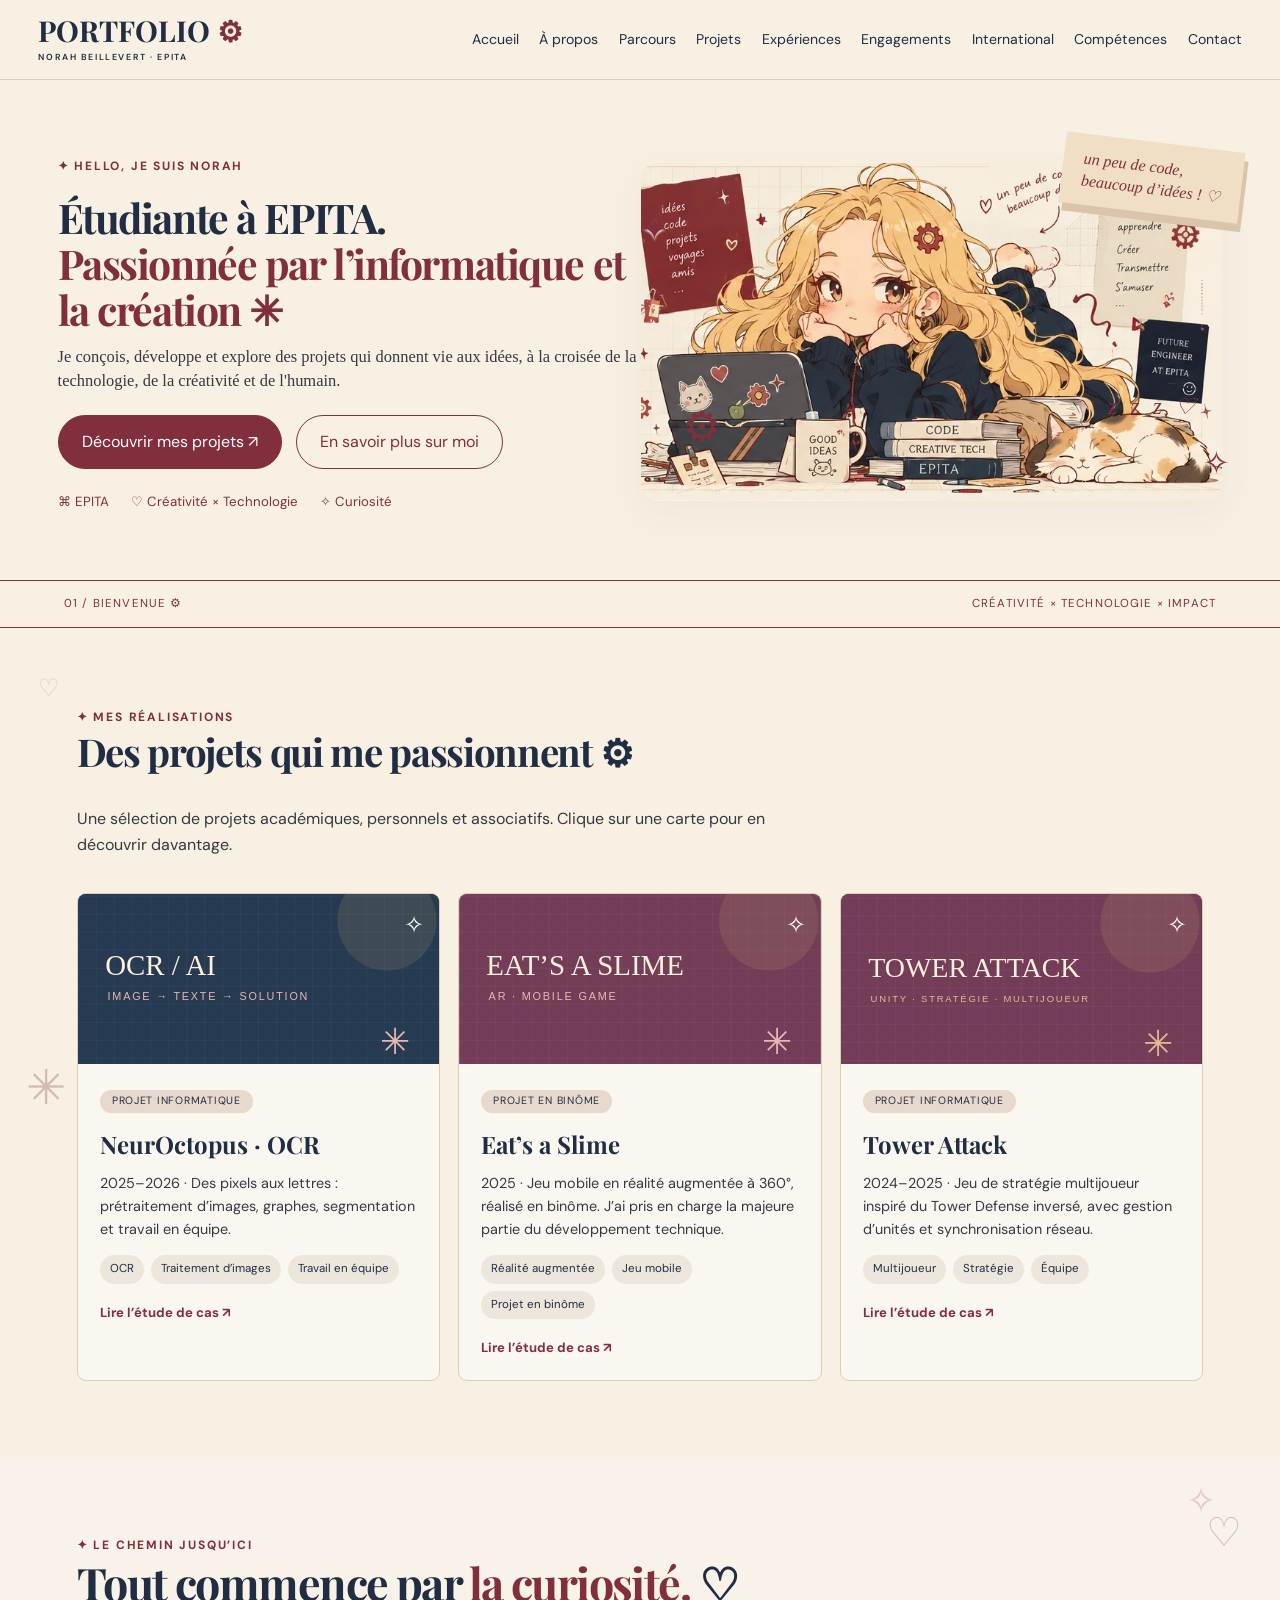
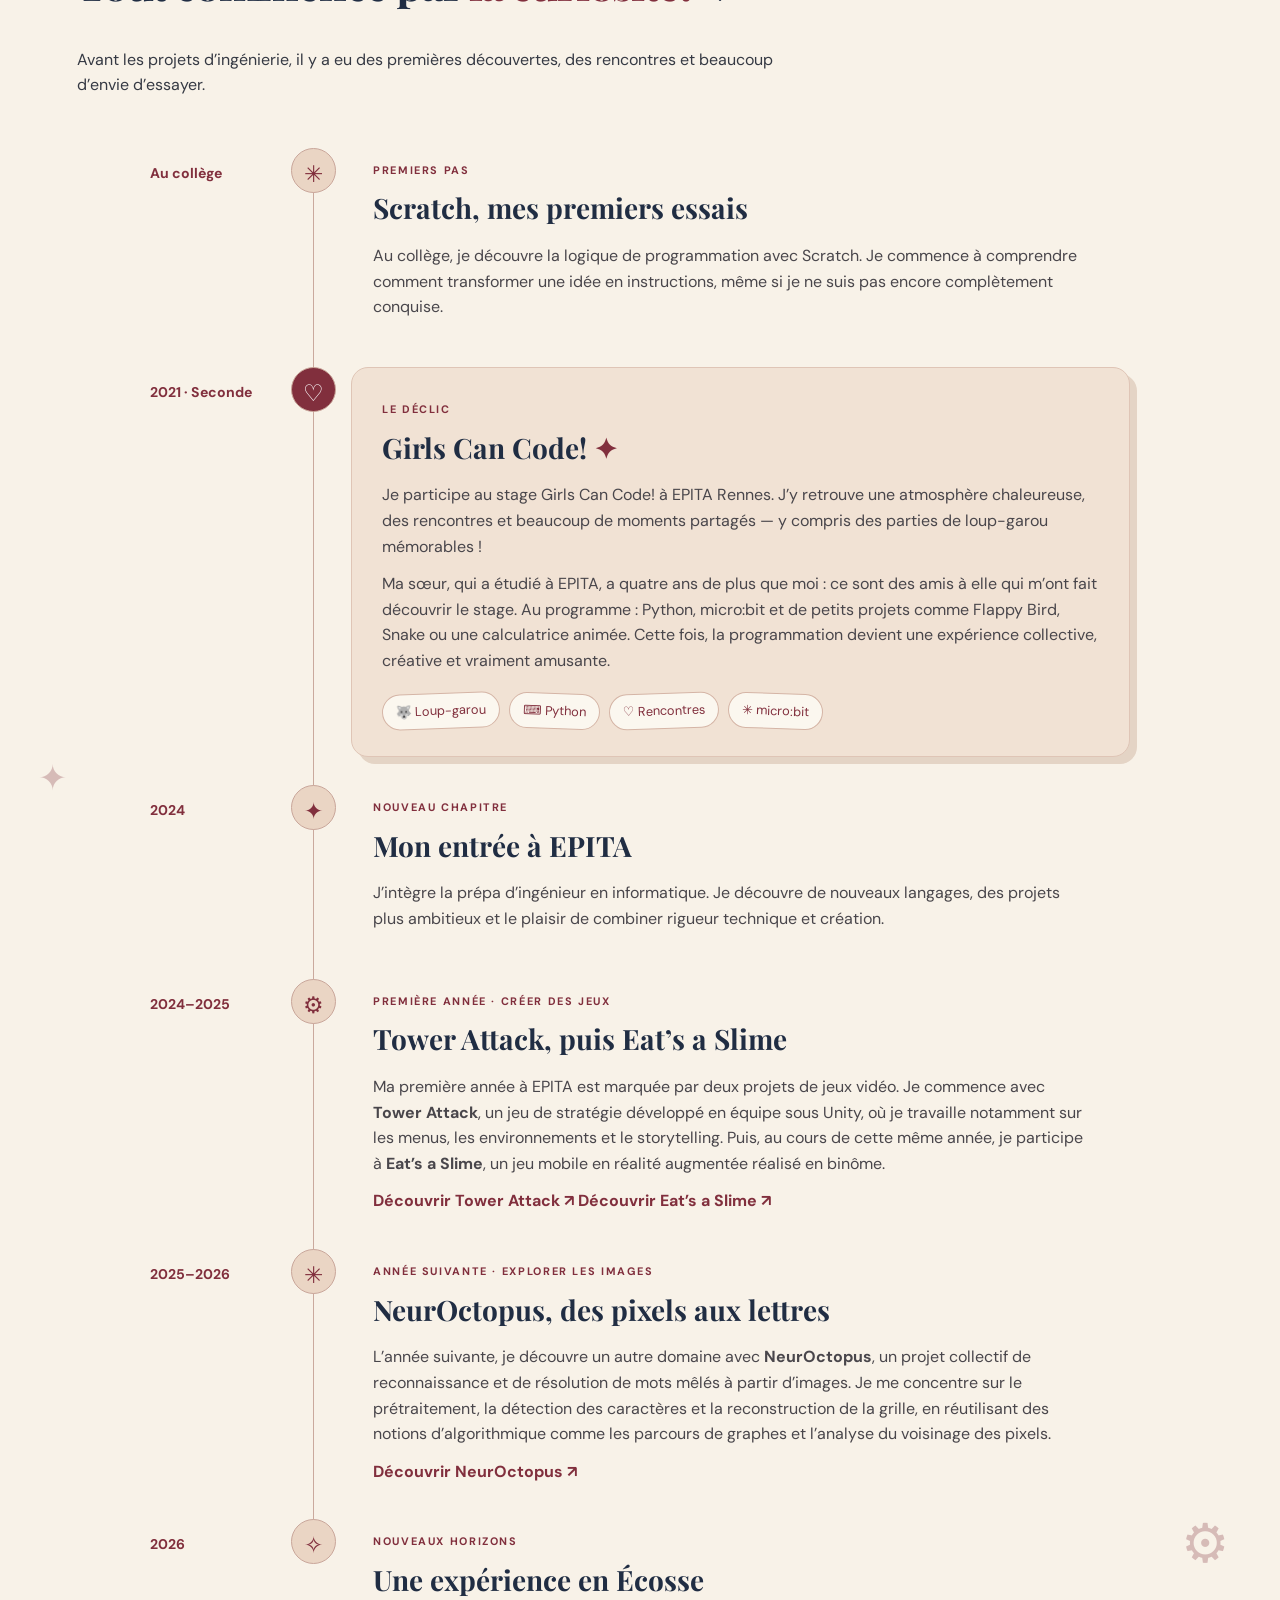
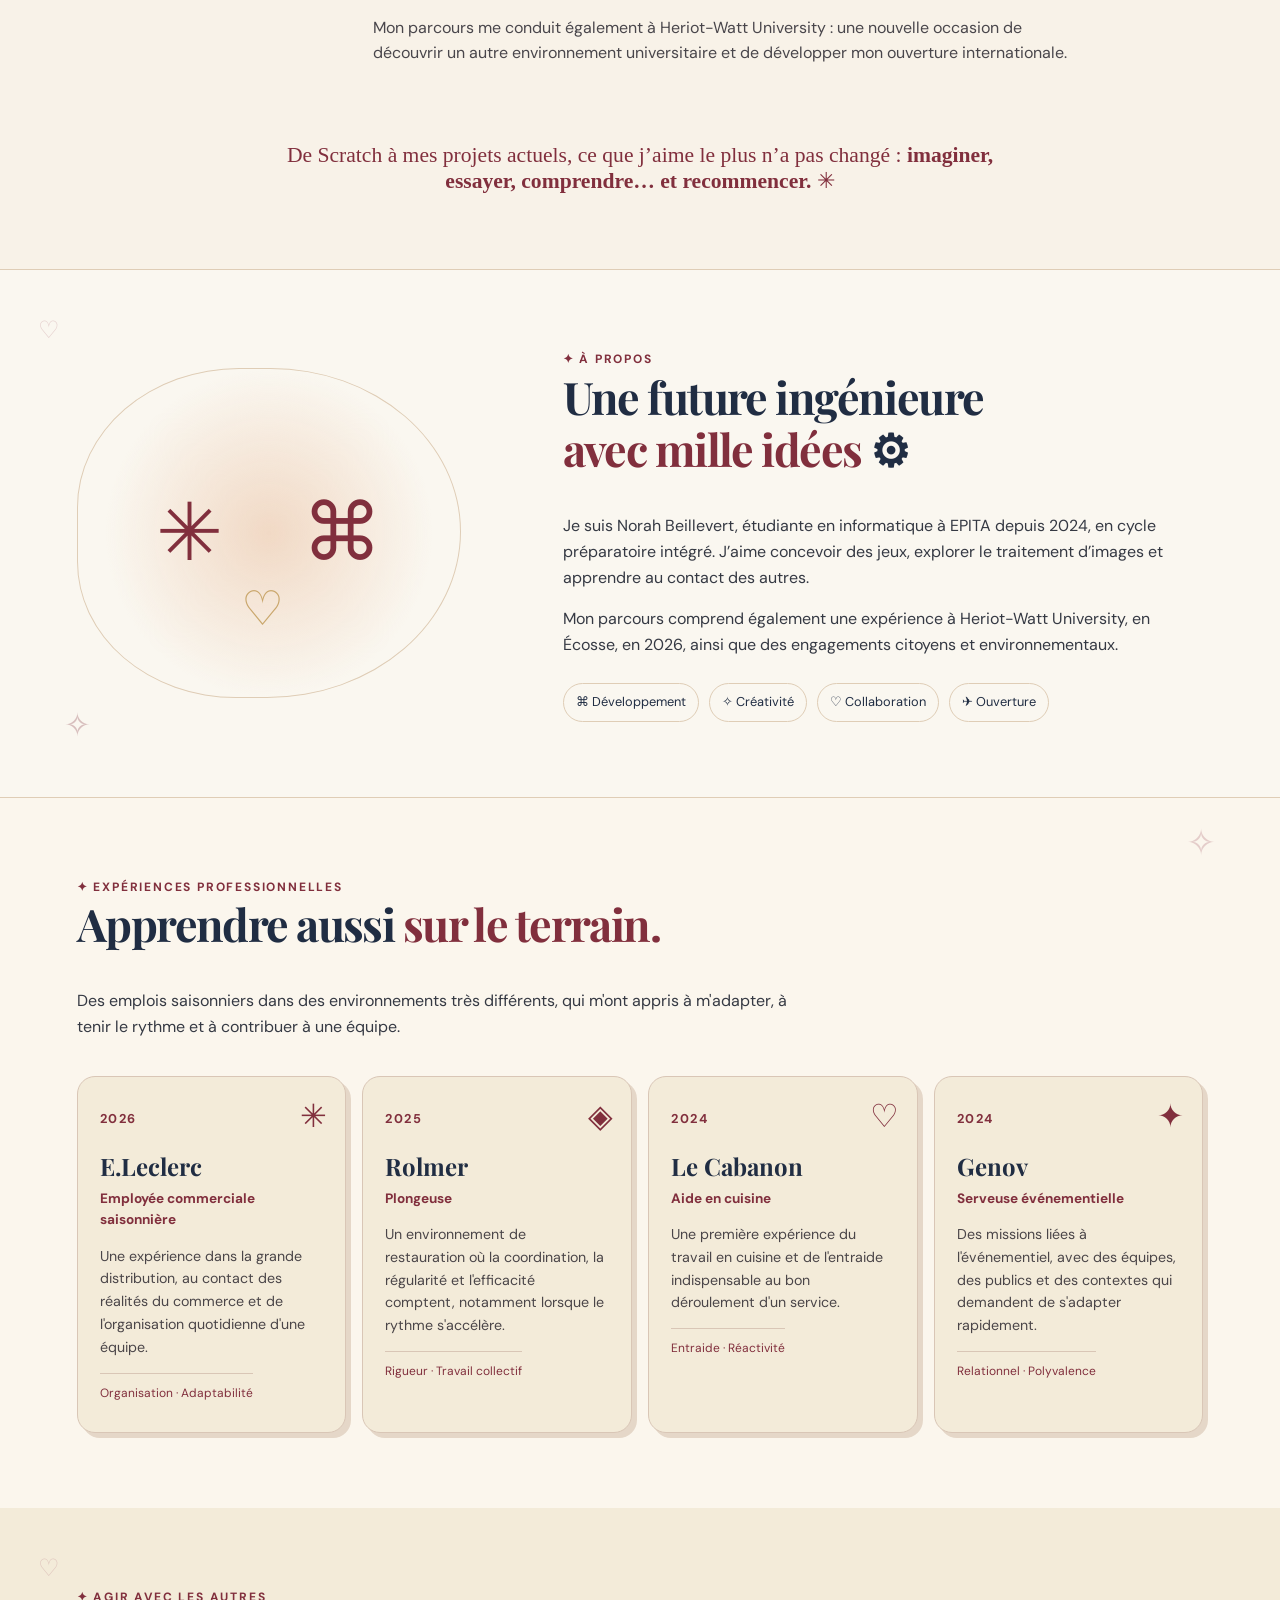
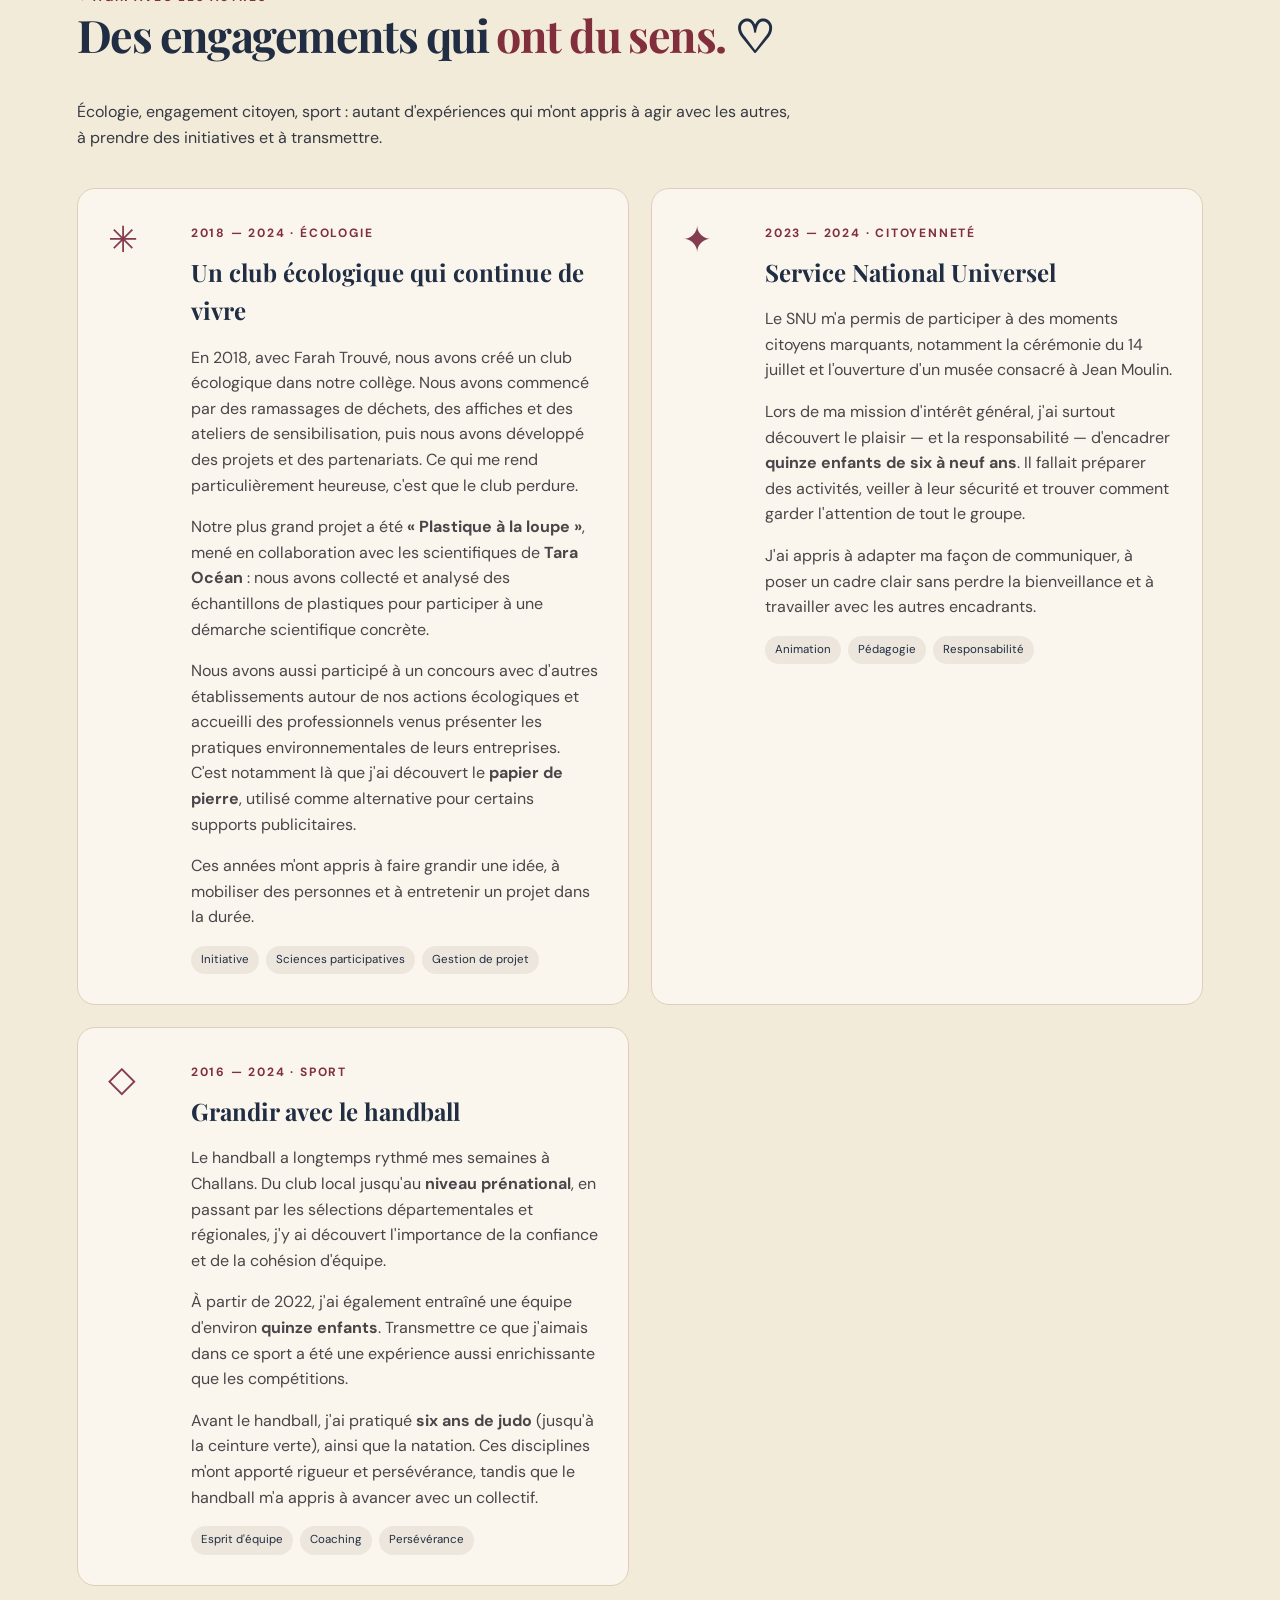
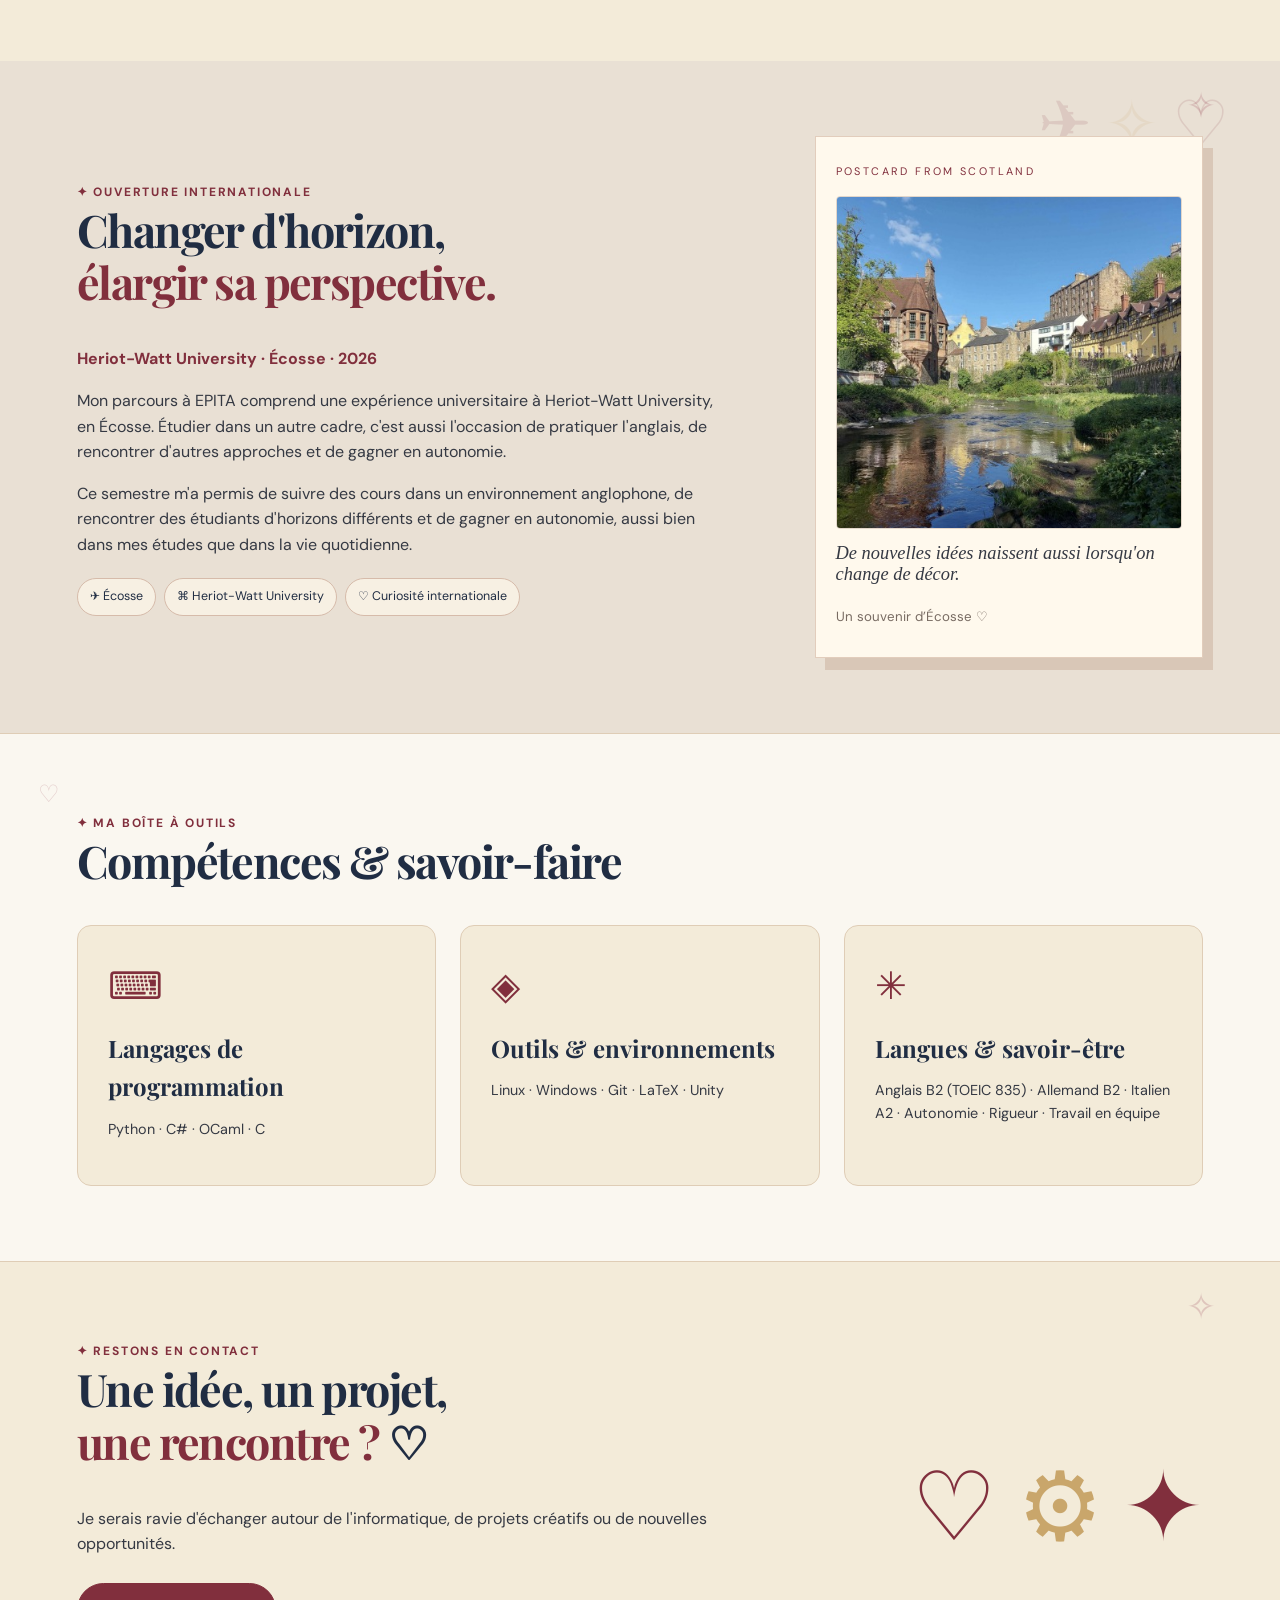
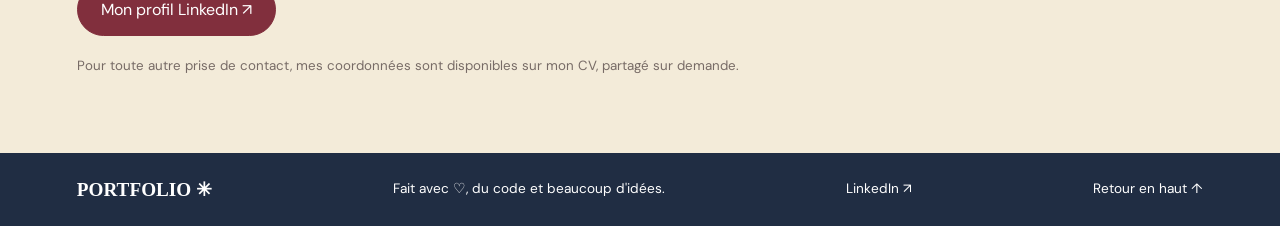
==== index.html @ def3f6f3 "premier site web" ====
<!DOCTYPE html>

<html lang="fr"><head><meta charset="utf-8"/><meta content="width=device-width,initial-scale=1" name="viewport"/><meta content="#f3ebd9" name="theme-color"/><meta content="Portfolio de Norah Beillevert, étudiante en informatique à EPITA : projets logiciels, parcours et engagements." name="description"/><title>Norah Beillevert — Portfolio | EPITA</title><link href="https://fonts.googleapis.com" rel="preconnect"/><link crossorigin="" href="https://fonts.gstatic.com" rel="preconnect"/><link href="https://fonts.googleapis.com/css2?family=DM+Sans:wght@400;500;600;700&amp;family=Playfair+Display:wght@500;600;700&amp;display=swap" rel="stylesheet"/><link href="style.css" rel="stylesheet"/></head><body>
<a class="skip" href="#main">Aller au contenu</a><header class="header"><a class="logo" href="#accueil">PORTFOLIO <span class="gear">⚙</span><small>NORAH BEILLEVERT · EPITA</small></a><button aria-controls="nav" aria-expanded="false" aria-label="Ouvrir le menu" class="menu-toggle">☰</button><nav aria-label="Navigation principale" id="nav"><a href="#accueil">Accueil</a><a href="#apropos">À propos</a><a href="#parcours">Parcours</a><a href="#projets">Projets</a><a href="#experiences">Expériences</a><a href="#engagements">Engagements</a><a href="#international">International</a><a href="#competences">Compétences</a><a href="#contact">Contact</a></nav></header>
<main id="main"><section class="hero" id="accueil"><div class="hero-copy reveal"><span class="eyebrow">✦ HELLO, JE SUIS NORAH</span><h1>Étudiante à EPITA.<br/><em>Passionnée par l’informatique et la création ✳</em></h1><p>Je conçois, développe et explore des projets qui donnent vie aux idées, à la croisée de la technologie, de la créativité et de l'humain.</p><div class="actions"><a class="btn primary" href="#projets">Découvrir mes projets ↗</a><a class="btn outline" href="#apropos">En savoir plus sur moi</a></div><div class="hero-meta"><span>⌘ EPITA</span><span>♡ Créativité × Technologie</span><span>✧ Curiosité</span></div></div><div class="hero-art reveal"><div class="portrait-stage"><img alt="Illustration d’une étudiante avec ordinateur, carnets, engrenages et chat endormi" src="assets/hero-clean.webp"/><svg aria-hidden="true" class="portrait-animations" preserveaspectratio="xMidYMid meet" viewbox="0 0 791 460"><g class="sleep-sparkle"><path d="M697 309 l4 -9 4 9 9 4 -9 4 -4 9 -4 -9 -9 -4Z" fill="#b87985"></path></g></svg><button aria-label="Caresser le chat et faire apparaître des cœurs" class="cat-pet" title="Caresser le chat ♡" type="button"><span class="cat-pet-hint">♡</span></button><span aria-hidden="true" class="pet-hearts"></span></div><span aria-hidden="true" class="cat-dream">z z z ♡</span><span aria-hidden="true" class="float-star s1">✦</span><span aria-hidden="true" class="float-star s2">✧</span><span aria-hidden="true" class="art-gear gear">⚙</span><div aria-hidden="true" class="sticky-note">un peu de code,
beaucoup d’idées ! ♡</div></div></section><div class="ribbon"><span>01 / BIENVENUE ⚙</span><span>CRÉATIVITÉ × TECHNOLOGIE × IMPACT</span></div>
<section class="section projects" id="projets"><div class="section-head reveal"><div><span class="eyebrow">✦ MES RÉALISATIONS</span><h2>Des projets qui me passionnent <span class="gear">⚙</span></h2><p>Une sélection de projets académiques, personnels et associatifs. Clique sur une carte pour en découvrir davantage.</p></div></div><div class="project-grid"><article class="project-card reveal" data-project="ocr" role="link" tabindex="0"><div class="project-visual visual-tower"><img alt="Illustration de jeu fantastique" loading="lazy" src="assets/ocr-visual.svg"/></div><div class="card-body"><span class="pill">PROJET INFORMATIQUE</span><h3>NeurOctopus · OCR</h3><p>2025–2026 · Des pixels aux lettres : prétraitement d’images, graphes, segmentation et travail en équipe.</p><div class="tags"><span>OCR</span><span>Traitement d’images</span><span>Travail en équipe</span></div><a class="more" href="projet-ocr.html">Lire l’étude de cas ↗</a></div></article><article class="project-card reveal" data-project="slime" role="link" tabindex="0"><div class="project-visual visual-portfolio"><img alt="Exemple de mise en page créative du portfolio" loading="lazy" src="assets/slime-visual.svg"/></div><div class="card-body"><span class="pill">PROJET EN BINÔME</span><h3>Eat’s a Slime</h3><p>2025 · Jeu mobile en réalité augmentée à 360°, réalisé en binôme. J’ai pris en charge la majeure partie du développement technique.</p><div class="tags"><span>Réalité augmentée</span><span>Jeu mobile</span><span>Projet en binôme</span></div><a class="more" href="projet-slime.html">Lire l’étude de cas ↗</a></div></article><article class="project-card reveal" data-project="tower" role="link" tabindex="0"><div class="project-visual visual-events"><img alt="Bannière graphique Tower Attack, dans le même style que les autres projets" loading="lazy" src="assets/tower-visual.svg"/></div><div class="card-body"><span class="pill">PROJET INFORMATIQUE</span><h3>Tower Attack</h3><p>2024–2025 · Jeu de stratégie multijoueur inspiré du Tower Defense inversé, avec gestion d’unités et synchronisation réseau.</p><div class="tags"><span>Multijoueur</span><span>Stratégie</span><span>Équipe</span></div><a class="more" href="projet-tower.html">Lire l’étude de cas ↗</a></div></article></div></section>
<section class="section journey" id="parcours"><div class="journey-intro reveal"><span class="eyebrow">✦ LE CHEMIN JUSQU’ICI</span><h2>Tout commence par <em>la curiosité.</em> ♡</h2><p>Avant les projets d’ingénierie, il y a eu des premières découvertes, des rencontres et beaucoup d’envie d’essayer.</p></div><div class="journey-track"><article class="journey-step reveal"><div class="journey-year">Au collège</div><div class="journey-dot">✳</div><div class="journey-story"><span class="journey-tag">PREMIERS PAS</span><h3>Scratch, mes premiers essais</h3><p>Au collège, je découvre la logique de programmation avec Scratch. Je commence à comprendre comment transformer une idée en instructions, même si je ne suis pas encore complètement conquise.</p></div></article><article class="journey-step journey-highlight reveal"><div class="journey-year">2021 · Seconde</div><div class="journey-dot">♡</div><div class="journey-story"><span class="journey-tag">LE DÉCLIC</span><h3>Girls Can Code! <span class="mini-star">✦</span></h3><p>Je participe au stage Girls Can Code! à EPITA Rennes. J’y retrouve une atmosphère chaleureuse, des rencontres et beaucoup de moments partagés — y compris des parties de loup-garou mémorables !</p><p>Ma sœur, qui a étudié à EPITA, a quatre ans de plus que moi : ce sont des amis à elle qui m’ont fait découvrir le stage. Au programme : Python, micro:bit et de petits projets comme Flappy Bird, Snake ou une calculatrice animée. Cette fois, la programmation devient une expérience collective, créative et vraiment amusante.</p><div class="memory-stickers"><span>🐺 Loup-garou</span><span>⌨ Python</span><span>♡ Rencontres</span><span>✳ micro:bit</span></div></div></article><article class="journey-step reveal"><div class="journey-year">2024</div><div class="journey-dot">✦</div><div class="journey-story"><span class="journey-tag">NOUVEAU CHAPITRE</span><h3>Mon entrée à EPITA</h3><p>J’intègre la prépa d’ingénieur en informatique. Je découvre de nouveaux langages, des projets plus ambitieux et le plaisir de combiner rigueur technique et création.</p></div></article><article class="journey-step reveal"><div class="journey-year">2024–2025</div><div class="journey-dot">⚙</div><div class="journey-story"><span class="journey-tag">PREMIÈRE ANNÉE · CRÉER DES JEUX</span><h3>Tower Attack, puis Eat’s a Slime</h3><p>Ma première année à EPITA est marquée par deux projets de jeux vidéo. Je commence avec <strong>Tower Attack</strong>, un jeu de stratégie développé en équipe sous Unity, où je travaille notamment sur les menus, les environnements et le storytelling. Puis, au cours de cette même année, je participe à <strong>Eat’s a Slime</strong>, un jeu mobile en réalité augmentée réalisé en binôme.</p><a class="text-link" href="projet-tower.html">Découvrir Tower Attack ↗</a> <a class="text-link" href="projet-slime.html">Découvrir Eat’s a Slime ↗</a></div></article><article class="journey-step reveal"><div class="journey-year">2025–2026</div><div class="journey-dot">✳</div><div class="journey-story"><span class="journey-tag">ANNÉE SUIVANTE · EXPLORER LES IMAGES</span><h3>NeurOctopus, des pixels aux lettres</h3><p>L’année suivante, je découvre un autre domaine avec <strong>NeurOctopus</strong>, un projet collectif de reconnaissance et de résolution de mots mêlés à partir d’images. Je me concentre sur le prétraitement, la détection des caractères et la reconstruction de la grille, en réutilisant des notions d’algorithmique comme les parcours de graphes et l’analyse du voisinage des pixels.</p><a class="text-link" href="projet-ocr.html">Découvrir NeurOctopus ↗</a></div></article><article class="journey-step reveal"><div class="journey-year">2026</div><div class="journey-dot">✧</div><div class="journey-story"><span class="journey-tag">NOUVEAUX HORIZONS</span><h3>Une expérience en Écosse</h3><p>Mon parcours me conduit également à Heriot-Watt University : une nouvelle occasion de découvrir un autre environnement universitaire et de développer mon ouverture internationale.</p></div></article></div><p class="journey-outro reveal">De Scratch à mes projets actuels, ce que j’aime le plus n’a pas changé : <strong>imaginer, essayer, comprendre… et recommencer.</strong> ✳</p></section><section class="section about" id="apropos"><div class="about-ornament reveal">✳<span>♡</span>⌘</div><div class="reveal"><span class="eyebrow">✦ À PROPOS</span><h2>Une future ingénieure<br/><em>avec mille idées</em> <span class="gear">⚙</span></h2><p>Je suis Norah Beillevert, étudiante en informatique à EPITA depuis 2024, en cycle préparatoire intégré. J’aime concevoir des jeux, explorer le traitement d’images et apprendre au contact des autres.</p><p>Mon parcours comprend également une expérience à Heriot-Watt University, en Écosse, en 2026, ainsi que des engagements citoyens et environnementaux.</p><div class="about-chips"><span>⌘ Développement</span><span>✧ Créativité</span><span>♡ Collaboration</span><span>✈ Ouverture</span></div></div></section>
<section class="section experience" id="experiences"><div class="reveal"><span class="eyebrow">✦ EXPÉRIENCES PROFESSIONNELLES</span><h2>Apprendre aussi <em>sur le terrain.</em></h2><p>Des emplois saisonniers dans des environnements très différents, qui m'ont appris à m'adapter, à tenir le rythme et à contribuer à une équipe.</p></div><div class="experience-grid">
<article class="experience-card reveal"><span class="exp-year">2026</span><span class="exp-icon">✳</span><h3>E.Leclerc</h3><p class="exp-role">Employée commerciale saisonnière</p><p>Une expérience dans la grande distribution, au contact des réalités du commerce et de l'organisation quotidienne d'une équipe.</p><span class="exp-tag">Organisation · Adaptabilité</span></article>
<article class="experience-card reveal"><span class="exp-year">2025</span><span class="exp-icon">◈</span><h3>Rolmer</h3><p class="exp-role">Plongeuse</p><p>Un environnement de restauration où la coordination, la régularité et l'efficacité comptent, notamment lorsque le rythme s'accélère.</p><span class="exp-tag">Rigueur · Travail collectif</span></article>
<article class="experience-card reveal"><span class="exp-year">2024</span><span class="exp-icon">♡</span><h3>Le Cabanon</h3><p class="exp-role">Aide en cuisine</p><p>Une première expérience du travail en cuisine et de l'entraide indispensable au bon déroulement d'un service.</p><span class="exp-tag">Entraide · Réactivité</span></article>
<article class="experience-card reveal"><span class="exp-year">2024</span><span class="exp-icon">✦</span><h3>Genov</h3><p class="exp-role">Serveuse événementielle</p><p>Des missions liées à l'événementiel, avec des équipes, des publics et des contextes qui demandent de s'adapter rapidement.</p><span class="exp-tag">Relationnel · Polyvalence</span></article></div></section>
<section class="section commitments" id="engagements">
<div class="reveal"><span class="eyebrow">✦ AGIR AVEC LES AUTRES</span><h2>Des engagements qui <em>ont du sens.</em> ♡</h2><p>Écologie, engagement citoyen, sport : autant d'expériences qui m'ont appris à agir avec les autres, à prendre des initiatives et à transmettre.</p></div>
<div class="commitment-grid">
<article class="commitment-feature reveal"><div class="commitment-symbol" aria-hidden="true">✳</div><div>
<span class="eyebrow">2018 — 2024 · ÉCOLOGIE</span><h3>Un club écologique qui continue de vivre</h3>
<p>En 2018, avec Farah Trouvé, nous avons créé un club écologique dans notre collège. Nous avons commencé par des ramassages de déchets, des affiches et des ateliers de sensibilisation, puis nous avons développé des projets et des partenariats. Ce qui me rend particulièrement heureuse, c'est que le club perdure.</p>
<p>Notre plus grand projet a été <strong>« Plastique à la loupe »</strong>, mené en collaboration avec les scientifiques de <strong>Tara Océan</strong> : nous avons collecté et analysé des échantillons de plastiques pour participer à une démarche scientifique concrète.</p>
<p>Nous avons aussi participé à un concours avec d'autres établissements autour de nos actions écologiques et accueilli des professionnels venus présenter les pratiques environnementales de leurs entreprises. C'est notamment là que j'ai découvert le <strong>papier de pierre</strong>, utilisé comme alternative pour certains supports publicitaires.</p>
<p>Ces années m'ont appris à faire grandir une idée, à mobiliser des personnes et à entretenir un projet dans la durée.</p>
<div class="tags"><span>Initiative</span><span>Sciences participatives</span><span>Gestion de projet</span></div>
</div></article>
<article class="commitment-feature reveal"><div class="commitment-symbol" aria-hidden="true">✦</div><div>
<span class="eyebrow">2023 — 2024 · CITOYENNETÉ</span><h3>Service National Universel</h3>
<p>Le SNU m'a permis de participer à des moments citoyens marquants, notamment la cérémonie du 14 juillet et l'ouverture d'un musée consacré à Jean Moulin.</p>
<p>Lors de ma mission d'intérêt général, j'ai surtout découvert le plaisir — et la responsabilité — d'encadrer <strong>quinze enfants de six à neuf ans</strong>. Il fallait préparer des activités, veiller à leur sécurité et trouver comment garder l'attention de tout le groupe.</p>
<p>J'ai appris à adapter ma façon de communiquer, à poser un cadre clair sans perdre la bienveillance et à travailler avec les autres encadrants.</p>
<div class="tags"><span>Animation</span><span>Pédagogie</span><span>Responsabilité</span></div>
</div></article>
<article class="commitment-feature reveal"><div class="commitment-symbol" aria-hidden="true">◇</div><div>
<span class="eyebrow">2016 — 2024 · SPORT</span><h3>Grandir avec le handball</h3>
<p>Le handball a longtemps rythmé mes semaines à Challans. Du club local jusqu'au <strong>niveau prénational</strong>, en passant par les sélections départementales et régionales, j'y ai découvert l'importance de la confiance et de la cohésion d'équipe.</p>
<p>À partir de 2022, j'ai également entraîné une équipe d'environ <strong>quinze enfants</strong>. Transmettre ce que j'aimais dans ce sport a été une expérience aussi enrichissante que les compétitions.</p>
<p>Avant le handball, j'ai pratiqué <strong>six ans de judo</strong> (jusqu'à la ceinture verte), ainsi que la natation. Ces disciplines m'ont apporté rigueur et persévérance, tandis que le handball m'a appris à avancer avec un collectif.</p>
<div class="tags"><span>Esprit d'équipe</span><span>Coaching</span><span>Persévérance</span></div>
</div></article>
</div></section>
<section class="section international" id="international"><div aria-hidden="true" class="international-deco">✈ <span>✧</span> ♡</div><div class="international-copy reveal"><span class="eyebrow">✦ OUVERTURE INTERNATIONALE</span><h2>Changer d'horizon,<br/><em>élargir sa perspective.</em></h2><p class="international-lead">Heriot-Watt University · Écosse · 2026</p><p>Mon parcours à EPITA comprend une expérience universitaire à Heriot-Watt University, en Écosse. Étudier dans un autre cadre, c'est aussi l'occasion de pratiquer l'anglais, de rencontrer d'autres approches et de gagner en autonomie.</p><p>Ce semestre m'a permis de suivre des cours dans un environnement anglophone, de rencontrer des étudiants d'horizons différents et de gagner en autonomie, aussi bien dans mes études que dans la vie quotidienne.</p><div class="international-facts"><span>✈ Écosse</span><span>⌘ Heriot-Watt University</span><span>♡ Curiosité internationale</span></div></div><div class="postcard reveal"><span>POSTCARD FROM SCOTLAND</span><img class="postcard-photo" src="assets/ecosse-dean-village.jpg" alt="Photographie d’une rivière bordée de maisons historiques en pierre en Écosse, sous un ciel bleu" loading="lazy"/><p>De nouvelles idées naissent aussi lorsqu'on change de décor.</p><small>Un souvenir d’Écosse ♡</small></div></section>
<section class="section skills" id="competences"><span class="eyebrow">✦ MA BOÎTE À OUTILS</span><h2>Compétences &amp; savoir-faire</h2><div class="skill-grid"><div class="skill-card reveal"><span>⌨</span><h3>Langages de programmation</h3><p>Python · C# · OCaml · C</p></div><div class="skill-card reveal"><span>◈</span><h3>Outils &amp; environnements</h3><p>Linux · Windows · Git · LaTeX · Unity</p></div><div class="skill-card reveal"><span>✳</span><h3>Langues &amp; savoir-être</h3><p>Anglais B2 (TOEIC 835) · Allemand B2 · Italien A2 · Autonomie · Rigueur · Travail en équipe</p></div></div></section>
<section class="contact section" id="contact"><div class="reveal"><span class="eyebrow">✦ RESTONS EN CONTACT</span><h2>Une idée, un projet,<br><em>une rencontre ?</em> ♡</br></h2><p>Je serais ravie d'échanger autour de l'informatique, de projets créatifs ou de nouvelles opportunités.</p><div class="professional-links"><a class="btn primary" href="https://www.linkedin.com/in/norah-beillevert-657a8835a/" target="_blank" rel="noopener noreferrer" aria-label="Consulter mon profil LinkedIn (nouvel onglet)">Mon profil LinkedIn ↗</a></div><small>Pour toute autre prise de contact, mes coordonnées sont disponibles sur mon CV, partagé sur demande.</small></div><div aria-hidden="true" class="contact-art">♡<span class="gear">⚙</span>✦</div></section></main><footer><strong>PORTFOLIO ✳</strong><span>Fait avec ♡, du code et beaucoup d'idées.</span><a href="https://www.linkedin.com/in/norah-beillevert-657a8835a/" target="_blank" rel="noopener noreferrer">LinkedIn ↗</a><a href="#accueil">Retour en haut ↑</a></footer>
<script src="script.js"></script><span aria-hidden="true" class="page-doodle deco-a">✳</span><span aria-hidden="true" class="page-doodle deco-b">♡</span><span aria-hidden="true" class="page-doodle deco-c">✦</span><span aria-hidden="true" class="page-doodle deco-d">⚙</span><span aria-hidden="true" class="page-doodle deco-e">✧</span></body></html>
---- style.css ----
:root{--cream:#f3ebd9;--paper:#faf7f0;--burgundy:#812f3d;--navy:#202d43;--gold:#c9a66b;--ink:#353943;--line:#dfcdb6}*{box-sizing:border-box}html{scroll-behavior:smooth}body{margin:0;background:var(--cream);color:var(--navy);font-family:'DM Sans',sans-serif;line-height:1.6}a{color:inherit;text-decoration:none}button{font:inherit}h1,h2,h3,.logo{font-family:'Playfair Display',Georgia,serif}h1,h2,h3,p{margin-top:0}h1{font-size:clamp(2.8rem,5.1vw,5.6rem);line-height:1.13;letter-spacing:-.04em}h2{font-size:clamp(2.2rem,3.5vw,3.7rem);line-height:1.18;letter-spacing:-.035em}h3{font-size:1.5rem}em{font-style:normal;color:var(--burgundy)}.skip{position:absolute;top:-100px;left:12px;background:white;padding:10px;z-index:100}.skip:focus{top:10px}.header{height:92px;padding:14px clamp(20px,4vw,70px);display:flex;align-items:center;justify-content:space-between;gap:20px;border-bottom:1px solid var(--line);position:relative;z-index:5;background:var(--cream)}.logo{font-size:1.7rem;font-weight:700;line-height:1}.logo span{color:var(--burgundy)}.logo small{display:block;font:600 .55rem 'DM Sans',sans-serif;letter-spacing:.18em;margin-top:7px}.header nav{display:flex;gap:clamp(10px,1.6vw,28px);font-size:.88rem}.header nav a:hover,.header nav a:focus-visible{color:var(--burgundy);text-decoration:underline;text-underline-offset:7px}.cv-link{background:var(--navy);color:white;padding:12px 22px;border-radius:50px;font-size:.84rem;white-space:nowrap}.menu-toggle{display:none}.hero{display:grid;grid-template-columns:1.04fr .96fr;align-items:center;min-height:620px;overflow:hidden;padding:45px 0 40px clamp(24px,5vw,90px);position:relative}.hero-copy{position:relative;z-index:1;max-width:800px}.eyebrow{font-size:.75rem;letter-spacing:.15em;color:var(--burgundy);font-weight:700}.hero h1{margin:22px 0}.hero p{max-width:610px;font-size:1.13rem;color:var(--ink)}.actions{display:flex;flex-wrap:wrap;gap:14px;margin:28px 0}.btn{display:inline-flex;align-items:center;justify-content:center;padding:13px 23px;border-radius:30px;border:1.5px solid var(--burgundy);transition:transform .25s,background .25s,color .25s}.btn:hover{transform:translateY(-4px)}.primary{background:var(--burgundy);color:white}.outline{color:var(--burgundy)}.outline:hover{background:var(--burgundy);color:white}.hero-meta{display:flex;flex-wrap:wrap;gap:22px;color:var(--burgundy);font-size:.83rem;margin-top:35px}.hero-art{position:relative;align-self:stretch;min-height:480px;display:flex;align-items:center}.hero-art img{width:112%;height:100%;max-height:560px;object-fit:cover;object-position:center;border-radius:48% 0 0 45%;mask-image:linear-gradient(to right,transparent 0%,black 12%)}.sticky-note{position:absolute;right:4%;top:4%;background:#f1dfc5;box-shadow:4px 8px 0 #dbc5aa;padding:14px 20px;transform:rotate(7deg);font-family:Georgia,serif;font-style:italic;color:var(--burgundy)}.float-star{position:absolute;z-index:2;color:var(--burgundy);font-size:2.5rem;animation:bob 4s ease-in-out infinite}.s1{left:6%;top:10%}.s2{right:8%;bottom:14%;animation-delay:1s}.art-gear{position:absolute;left:3%;bottom:15%;font-size:4rem;color:var(--burgundy)}.gear{display:inline-block;animation:rotate 24s linear infinite}.ribbon{border-top:1px solid var(--burgundy);border-bottom:1px solid var(--burgundy);padding:14px 5%;display:flex;justify-content:space-between;gap:10px;color:var(--burgundy);font-size:.72rem;letter-spacing:.1em}.section{padding:95px clamp(24px,6vw,105px);scroll-margin-top:30px}.section-head{max-width:850px}.section-head p,.section>div>p{color:var(--ink);max-width:720px}.project-grid,.skill-grid{display:grid;grid-template-columns:repeat(3,minmax(0,1fr));gap:24px;margin-top:36px}.project-card{background:var(--paper);border:1px solid var(--line);border-radius:14px;overflow:hidden;cursor:pointer;transition:transform .3s,box-shadow .3s}.project-card:hover,.project-card:focus-visible{transform:translateY(-8px);box-shadow:0 16px 30px #202d4320;outline-color:var(--burgundy)}.project-visual{height:200px;display:flex;flex-direction:column;align-items:center;justify-content:center;gap:10px;position:relative;overflow:hidden}.project-visual:after{content:'';position:absolute;inset:0;background-image:linear-gradient(#ffffff16 1px,transparent 1px),linear-gradient(90deg,#ffffff16 1px,transparent 1px);background-size:25px 25px}.project-visual>span{font:6rem Georgia;z-index:1}.project-visual small{z-index:1;letter-spacing:.2em}.visual-tower{background:#263e4d;color:#f0cf9b}.visual-portfolio{background:#c9a8a0;color:#812f3d}.visual-events{background:#8a4751;color:#f8e4bd}.card-body{padding:22px}.pill{display:inline-block;background:#e8d9ce;border-radius:30px;padding:3px 12px;font-size:.66rem;letter-spacing:.07em}.card-body h3{margin:12px 0 8px}.card-body p{color:var(--ink);font-size:.9rem;min-height:66px}.tags{display:flex;flex-wrap:wrap;gap:7px}.tags span{background:#ede6dc;border-radius:20px;padding:5px 10px;font-size:.72rem}.more{display:block;margin-top:18px;color:var(--burgundy);font-size:.82rem;font-weight:700}.section-note{font-size:.77rem;color:#766b64;margin-top:20px}.about{display:grid;grid-template-columns:.75fr 1.25fr;gap:9%;background:var(--paper);border-block:1px solid var(--line);align-items:center}.about-ornament{min-height:330px;border:1px solid var(--line);border-radius:46% 54% 55% 45%;display:flex;justify-content:center;align-items:center;gap:18px;font-size:5rem;color:var(--burgundy);background:radial-gradient(circle,#f1d9c5,transparent 65%)}.about-ornament span{font-size:3rem;color:var(--gold);align-self:flex-end;margin-bottom:50px}.about p{max-width:680px;color:var(--ink)}.about-chips{display:flex;gap:10px;flex-wrap:wrap;margin-top:26px}.about-chips span{border:1px solid var(--line);border-radius:30px;padding:8px 12px;font-size:.8rem}.commitments{background:var(--cream)}.timeline{margin-top:35px;border-top:1px solid var(--line)}.timeline-item{display:grid;grid-template-columns:80px 1fr;gap:20px;padding:25px 0;border-bottom:1px solid var(--line)}.timeline-item>span{color:var(--burgundy);font-family:Georgia;font-size:1.5rem}.timeline-item h3{margin-bottom:8px}.timeline-item p{max-width:700px;color:var(--ink)}.skills{background:var(--paper);border-block:1px solid var(--line)}.skill-card{padding:30px;border:1px solid var(--line);border-radius:14px;background:var(--cream)}.skill-card>span{font-size:2.4rem;color:var(--burgundy)}.skill-card h3{margin:12px 0}.skill-card p{font-size:.9rem;color:var(--ink)}.contact{display:flex;align-items:center;justify-content:space-between;gap:30px}.contact>div:first-child{max-width:720px}.contact small{color:#776b66}.contact-art{font-size:6rem;color:var(--burgundy);white-space:nowrap}.contact-art span{color:var(--gold);margin:0 20px}footer{display:flex;align-items:center;justify-content:space-between;gap:20px;flex-wrap:wrap;padding:25px 6%;background:var(--navy);color:white;font-size:.85rem}footer strong{font:700 1.2rem Georgia}dialog{border:1px solid var(--line);border-radius:18px;background:var(--paper);color:var(--navy);padding:42px;max-width:min(560px,90vw);box-shadow:0 25px 90px #0005}dialog::backdrop{background:#1d2637b5}.dialog-close{position:absolute;right:16px;top:10px;border:0;background:none;font-size:2rem;cursor:pointer}.dialog-note{font-size:.8rem;color:#756e69;margin-top:30px}.reveal{opacity:0;transform:translateY(25px);transition:opacity .75s,transform .75s}.reveal.visible{opacity:1;transform:translateY(0)}@keyframes rotate{to{transform:rotate(360deg)}}@keyframes bob{50%{transform:translateY(-15px)}}@media(max-width:1050px){.header nav{gap:10px;font-size:.75rem}.hero{grid-template-columns:1fr 1fr}.hero h1{font-size:clamp(2.4rem,5vw,4rem)}.sticky-note{display:none}}@media(max-width:760px){.header{height:76px}.logo{font-size:1.3rem}.logo small{font-size:.42rem}.cv-link{display:none}.menu-toggle{display:block;border:1px solid var(--line);background:transparent;border-radius:8px;padding:5px 12px;font-size:1.5rem}.header nav{display:none;position:absolute;top:76px;left:0;right:0;background:var(--paper);padding:20px 25px;box-shadow:0 12px 20px #0002;flex-direction:column;font-size:1rem}.header nav.open{display:flex}.hero{display:flex;flex-direction:column;padding:65px 24px 0;min-height:0}.hero-copy{width:100%}.hero h1{font-size:clamp(2.5rem,9vw,4rem)}.hero-art{min-height:340px;width:100%;margin-top:10px}.hero-art img{height:350px;width:100%;mask-image:linear-gradient(to bottom,transparent 0%,black 12%);border-radius:35% 35% 0 0}.ribbon{font-size:.55rem}.section{padding:70px 24px}.project-grid,.skill-grid{grid-template-columns:1fr}.about{grid-template-columns:1fr;gap:30px}.about-ornament{min-height:220px}.contact-art{display:none}.hero-meta{gap:10px}.timeline-item{grid-template-columns:45px 1fr}.project-visual{height:170px}}@media(prefers-reduced-motion:reduce){*,*:before,*:after{animation:none!important;transition:none!important;scroll-behavior:auto!important}.reveal{opacity:1;transform:none}}

/* V2 — Composition inspirée de la première maquette validée */
.header{height:80px;padding-inline:clamp(22px,3vw,48px);background:#f7f0e3}.logo{font-size:1.8rem}.hero{min-height:455px;grid-template-columns:47% 53%;padding:24px 0 12px clamp(24px,4.8vw,74px);background:#f7f0e3}.hero-copy{max-width:700px}.hero h1{font-size:clamp(2.5rem,3.55vw,3.55rem);line-height:1.1;letter-spacing:-.035em;margin:16px 0 13px}.hero p{font-family:Georgia,serif;font-size:1.09rem;line-height:1.45;max-width:580px}.hero .actions{margin:22px 0}.hero-meta{margin-top:22px}.hero-art{min-height:410px;overflow:hidden;display:block;align-self:center}.hero-art img{display:block;width:100%;height:100%;max-height:none;object-fit:cover;object-position:center;border-radius:0;mask-image:none}.ribbon{background:#f7f0e3}.projects{background:#f7f0e3}.project-visual{height:170px}.project-visual img{width:100%;height:100%;object-fit:cover}.project-visual:after{display:none}.project-grid{gap:18px}.project-card{border-radius:9px}.section{padding-block:75px}.section-head h2{font-size:clamp(2rem,3vw,3rem)}.about-ornament{background:radial-gradient(circle,#f1d9c5,transparent 65%)}
@media(max-width:1050px){.hero{grid-template-columns:50% 50%}.hero h1{font-size:clamp(2.1rem,4vw,3.2rem)}.hero-art{min-height:350px}}
@media(max-width:760px){.hero{display:flex;flex-direction:column;padding:45px 22px 0}.hero h1{font-size:clamp(2.45rem,8.7vw,3.8rem)}.hero-art{width:calc(100% + 44px);margin:10px -22px 0;min-height:0;height:auto}.hero-art img{width:100%;height:auto;object-fit:contain;mask-image:none;border-radius:0}.hero-meta{margin-top:18px}.project-visual{height:185px}}

/* V3: hero V1 proportions, image never cropped */
@media(min-width:761px){.hero{min-height:500px;grid-template-columns:49% 51%;padding:24px 2.5% 20px 4.5%;overflow:hidden}.hero h1{font-size:clamp(2.2rem,3.2vw,3.25rem);line-height:1.13}.hero-art{min-height:0;height:auto;align-self:center;overflow:visible}.hero-art img{display:block;width:100%;height:auto;max-height:none;object-fit:contain;object-position:center;border-radius:0;mask-image:none}.hero-copy{max-width:690px}.hero p{font-size:1.03rem}.hero-meta{margin-top:18px}}
@media(max-width:760px){.hero-art{overflow:visible}.hero-art img{width:100%;height:auto;object-fit:contain;mask-image:none;border-radius:0}}

/* Études de cas — V4 */
.case-shell{max-width:1060px;margin:auto;padding:72px 26px 110px}.case-top{display:flex;justify-content:space-between;gap:20px;align-items:center;margin-bottom:44px}.case-back{color:#812f3d;text-decoration:none;font-weight:700}.case-hero{border-bottom:1px solid #d7c8b5;padding-bottom:46px}.case-hero h1{font-family:'Playfair Display',serif;font-size:clamp(3.2rem,8vw,6rem);color:#202d43;line-height:1.1;margin:12px 0}.case-lead{font-size:clamp(1.15rem,2.5vw,1.5rem);line-height:1.55;max-width:800px;color:#812f3d}.case-meta{display:flex;gap:10px;flex-wrap:wrap;margin:24px 0}.case-meta span{border:1px solid #c8ae99;border-radius:30px;padding:7px 14px;color:#6c4b4b;font-size:.85rem}.case-section{padding:52px 0;border-bottom:1px solid #ded0bc;display:grid;grid-template-columns:190px minmax(0,1fr);gap:38px}.case-section h2{font-family:'Playfair Display',serif;color:#202d43;font-size:clamp(1.7rem,3vw,2.4rem);line-height:1.2;margin:0 0 18px}.case-section p{line-height:1.85;margin:0 0 16px;color:#393c43}.case-index{color:#812f3d;letter-spacing:.09em;font-weight:700;font-size:.78rem;text-transform:uppercase;padding-top:8px}.case-quote{background:#e9decc;border-left:4px solid #812f3d;padding:24px 28px;border-radius:0 12px 12px 0;font-family:'Playfair Display',serif;font-size:1.3rem;color:#812f3d;margin:24px 0}.case-list{padding-left:22px;line-height:1.9;color:#393c43}.case-list li{margin-bottom:8px}.case-media-grid{display:grid;grid-template-columns:repeat(3,1fr);gap:14px;margin:22px 0}.media-placeholder{background:#e7dbc8;border:1px dashed #9d776c;border-radius:12px;min-height:150px;display:flex;flex-direction:column;justify-content:center;align-items:center;gap:12px;text-align:center;padding:16px;color:#812f3d;overflow:hidden}.media-placeholder.video{min-height:300px;background:#202d43;color:#f3ebd9}.media-placeholder label{cursor:pointer;border:1px solid currentColor;padding:9px 14px;border-radius:30px;font-size:.82rem}.media-placeholder input{display:none}.media-placeholder img,.media-placeholder video{width:100%;height:100%;object-fit:contain;max-height:480px}.media-placeholder.loaded{padding:0;border-style:solid}.case-note{font-size:.86rem!important;color:#7c6b64!important}.case-footer{display:flex;justify-content:space-between;flex-wrap:wrap;gap:18px;padding:40px 0}.case-footer a{color:#812f3d;font-weight:700}.case-kicker{color:#812f3d;letter-spacing:.16em;font-size:.82rem;font-weight:700}@media(max-width:700px){.case-shell{padding:42px 20px 80px}.case-section{grid-template-columns:1fr;gap:14px;padding:36px 0}.case-media-grid{grid-template-columns:1fr 1fr}.case-media-grid .media-placeholder:last-child{grid-column:1/-1}.case-top{align-items:start}.media-placeholder.video{min-height:210px}}@media(prefers-reduced-motion:reduce){.reveal{opacity:1!important;transform:none!important;transition:none!important}}

/* V5 — details illustrés, animations discrètes et parcours */
body{overflow-x:hidden}.hero{isolation:isolate}.hero-art{position:relative}.hero-art img{position:relative;z-index:1}.hero-art .float-star,.hero-art .art-gear,.hero-art .sticky-note{z-index:2;pointer-events:none}.hero-art .float-star{font-size:2rem;text-shadow:0 2px 2px #f3ebd9}.hero-art .s1{left:5%;top:17%}.hero-art .s2{right:7%;bottom:10%}.hero-art .art-gear{left:7%;bottom:15%;font-size:2.6rem}.hero-art .sticky-note{right:4%;top:5%;white-space:pre-line;font-size:1rem;line-height:1.35}.page-doodle{position:absolute;z-index:0;pointer-events:none;color:#812f3d;opacity:.28;animation:bob 6s ease-in-out infinite}.deco-a{top:1050px;left:2%;font-size:3rem}.deco-b{top:1500px;right:3%;font-size:2.5rem;animation-delay:1s}.deco-c{top:2350px;left:3%;font-size:2.2rem;animation-delay:2s}.deco-d{top:3100px;right:4%;font-size:3.4rem;animation:rotate 22s linear infinite}.deco-e{top:3900px;left:5%;font-size:2rem}.project-card{position:relative}.project-card::before{content:'✧';position:absolute;top:12px;right:15px;color:#fff;z-index:2;font-size:1.5rem;transition:transform .4s}.project-card:hover::before{transform:rotate(80deg) scale(1.2)}.journey{background:#f8f2e8;position:relative;overflow:hidden}.journey::before{content:'✳';position:absolute;right:5%;top:45px;font-size:7rem;color:#812f3d;opacity:.09;animation:rotate 30s linear infinite}.journey-intro{max-width:800px}.journey-intro p{color:#4b4b50;max-width:650px}.journey-track{margin:50px auto 0;max-width:980px}.journey-step{display:grid;grid-template-columns:125px 52px minmax(0,1fr);gap:12px;min-height:145px}.journey-year{padding-top:14px;font-size:.88rem;color:#812f3d;font-weight:700}.journey-dot{position:relative;display:flex;align-items:flex-start;justify-content:center;padding-top:8px;font-size:1.45rem;color:#812f3d;z-index:1}.journey-dot:before{content:'';position:absolute;top:0;width:43px;height:43px;background:#ead5c4;border:1px solid #c9a69a;border-radius:50%;z-index:-1}.journey-step:not(:last-child) .journey-dot:after{content:'';position:absolute;top:44px;bottom:-4px;left:50%;width:1px;background:#caa99d;z-index:-2}.journey-story{padding:8px 0 35px 22px}.journey-story h3{font-size:1.75rem;margin:5px 0 12px}.journey-story p{color:#49464b;max-width:720px;margin-bottom:12px}.journey-tag{font-size:.68rem;letter-spacing:.15em;color:#812f3d;font-weight:700}.journey-highlight .journey-story{background:#f1e2d4;border:1px solid #dfc5b6;border-radius:17px;padding:27px 30px;margin:0 0 28px;box-shadow:7px 7px 0 #e4d4c5}.journey-highlight .journey-dot:before{background:#812f3d}.journey-highlight .journey-dot{color:#fff}.mini-star{color:#812f3d;display:inline-block;animation:bob 4s ease-in-out infinite}.memory-stickers{display:flex;gap:9px;flex-wrap:wrap;margin-top:19px}.memory-stickers span{padding:7px 13px;background:#fbf7ef;border:1px solid #d5b5a6;border-radius:30px;color:#812f3d;font-size:.8rem;transform:rotate(-2deg)}.memory-stickers span:nth-child(even){transform:rotate(2deg)}.text-link{color:#812f3d;font-weight:700}.journey-outro{font:1.35rem Georgia,serif;text-align:center;color:#812f3d;max-width:720px;margin:30px auto 0}.project-card:focus-within{outline:2px solid #812f3d;outline-offset:4px}@media(max-width:760px){.hero-art .sticky-note{right:5%;top:3%;font-size:.75rem;padding:8px}.hero-art .art-gear{font-size:1.8rem}.hero-art .float-star{font-size:1.3rem}.journey-step{grid-template-columns:80px 34px minmax(0,1fr);gap:4px}.journey-year{font-size:.72rem}.journey-dot{font-size:1rem}.journey-dot:before{width:30px;height:30px}.journey-step:not(:last-child) .journey-dot:after{top:31px}.journey-story{padding-left:8px}.journey-story h3{font-size:1.35rem}.journey-highlight .journey-story{padding:17px 15px}.page-doodle{display:none}}@media(prefers-reduced-motion:reduce){.page-doodle,.mini-star{animation:none}}

/* V6 : contenu complet, illustration subtilement vivante */
.hero-art img{transform-origin:55% 65%;animation:hero-breathe 7s ease-in-out infinite}.cat-dream{position:absolute;right:4%;bottom:27%;z-index:3;color:#812f3d;font:italic 1.4rem Georgia,serif;letter-spacing:.18em;animation:dream 4.5s ease-in-out infinite;pointer-events:none}.sticky-note{animation:note-sway 6s ease-in-out infinite}.experience{background:#fbf6ed}.experience-grid{display:grid;grid-template-columns:repeat(4,minmax(0,1fr));gap:16px;margin-top:36px}.experience-card{position:relative;padding:28px 22px;background:#f3ebd9;border:1px solid #d9c6b6;border-radius:18px;box-shadow:5px 5px 0 #e5d7c8;transition:transform .3s,box-shadow .3s}.experience-card:hover{transform:translateY(-8px) rotate(-1deg);box-shadow:9px 12px 0 #e5d7c8}.exp-year{color:#812f3d;font-weight:700;letter-spacing:.12em;font-size:.8rem}.exp-icon{position:absolute;right:18px;top:14px;font-size:2rem;color:#812f3d}.experience-card h3{margin:17px 0 2px}.exp-role{font-weight:700;color:#812f3d;font-size:.85rem}.experience-card>p:not(.exp-role){font-size:.89rem;color:#4a4548}.exp-tag{display:inline-block;border-top:1px solid #d9c6b6;padding-top:10px;font-size:.75rem;color:#812f3d}.commitment-grid{display:grid;grid-template-columns:1fr 1fr;gap:22px;margin-top:38px}.commitment-feature{display:grid;grid-template-columns:65px 1fr;gap:18px;background:#fbf6ed;border:1px solid #e0cdbd;border-radius:18px;padding:30px}.commitment-symbol{font-size:2.5rem}.commitment-feature h3{margin:8px 0 15px}.commitment-feature p{color:#4a4548}.international{position:relative;display:grid;grid-template-columns:1.25fr .75fr;gap:8%;align-items:center;background:#e9e0d4;overflow:hidden}.international-deco{position:absolute;right:4%;top:2%;font-size:4rem;color:#812f3d;opacity:.12;animation:bob 6s infinite}.international-deco span{color:#c9a66b}.international-lead{font-weight:700;color:#812f3d!important}.international-copy>p{max-width:660px;color:#4a4548}.international-facts{display:flex;gap:8px;flex-wrap:wrap;margin-top:20px}.international-facts span{background:#f7f0e3;border:1px solid #d6bbaa;padding:8px 12px;border-radius:24px;font-size:.78rem}.postcard{background:#fff9ed;padding:20px 20px 28px;box-shadow:10px 12px 0 #d9c7b7;transform:rotate(3deg);border:1px solid #e2cdbc;transition:transform .35s}.postcard:hover{transform:rotate(0deg) translateY(-7px)}.postcard>span{font-size:.68rem;letter-spacing:.22em;color:#812f3d}.postcard-landscape{height:220px;margin:14px 0;background:linear-gradient(165deg,#a6b9ba,#d9c7b3 65%,#a9aa89);display:flex;align-items:center;justify-content:center;text-align:center;white-space:pre;font-size:2.6rem;color:#812f3d;border-radius:4px}.postcard p{font:italic 1.15rem Georgia,serif;color:#812f3d}.postcard small{color:#786b62}.project-card[data-project]{cursor:pointer}@keyframes hero-breathe{0%,100%{transform:translateY(0) scale(1)}50%{transform:translateY(-5px) scale(1.008)}}@keyframes dream{0%,100%{opacity:0;transform:translateY(9px)}35%,65%{opacity:.85}75%{transform:translateY(-13px)}}@keyframes note-sway{0%,100%{transform:rotate(7deg)}50%{transform:rotate(4deg) translateY(-4px)}}@media(max-width:1050px){.experience-grid{grid-template-columns:repeat(2,1fr)}}@media(max-width:760px){.experience-grid,.commitment-grid,.international{grid-template-columns:1fr}.commitment-feature{grid-template-columns:45px 1fr;padding:22px}.international{gap:38px}.postcard{max-width:430px;margin:auto}.cat-dream{font-size:1rem;right:3%;bottom:24%}}@media(prefers-reduced-motion:reduce){.hero-art img,.cat-dream,.sticky-note{animation:none!important}.cat-dream{opacity:.7}}

/* V7 : animation localisée de l'illustration (sans couper l'image) */
.hero-art{display:block;min-height:0;align-self:center;padding:14px 2vw 14px 0}
.portrait-stage{position:relative;width:100%;max-width:900px;margin:auto;filter:drop-shadow(0 12px 20px #812f3d0d)}
.hero-art .portrait-stage img{display:block;width:100%;height:auto;max-height:none;object-fit:contain;object-position:center;border-radius:16px;mask-image:none;animation:portrait-float 8s ease-in-out infinite}
.portrait-animations{position:absolute;inset:0;width:100%;height:100%;pointer-events:none;overflow:visible}
.girl-blink{opacity:0;animation:girl-eye-blink 8s infinite}
.cat-ear{opacity:0;animation:cat-ear-twitch 11s infinite}
.sleep-sparkle{transform-origin:701px 313px;animation:sleep-twinkle 4s ease-in-out infinite}
.cat-pet{position:absolute;left:66%;top:68%;width:30%;height:28%;border:0;background:transparent;cursor:pointer;border-radius:45%;z-index:4}
.cat-pet:focus-visible{outline:3px dashed #812f3d;outline-offset:3px}
.cat-pet-hint{position:absolute;right:12%;top:2%;color:#812f3d;font-size:1.5rem;opacity:0;transition:opacity .2s,transform .2s;transform:translateY(4px)}
.cat-pet:hover .cat-pet-hint,.cat-pet:focus-visible .cat-pet-hint{opacity:1;transform:translateY(0)}
.pet-hearts{position:absolute;left:79%;top:72%;pointer-events:none;z-index:6}
.pet-heart{position:absolute;font-size:1.6rem;color:#812f3d;animation:pet-heart-rise 1.5s ease-out forwards}
.hero-art .cat-dream{right:8%;bottom:26%;z-index:3}
.hero-art .sticky-note{right:1%;top:-2%;z-index:4}
.hero-art .s1{left:0%;top:15%}.hero-art .s2{right:3%;bottom:7%}
@keyframes portrait-float{0%,100%{transform:translateY(0)}50%{transform:translateY(-5px)}}
@keyframes girl-eye-blink{0%,27%,30%,65%,68%,100%{opacity:0}28%,29%,66%,67%{opacity:1}}
@keyframes cat-ear-twitch{0%,73%,77%,100%{opacity:0}74%,76%{opacity:.9}}
@keyframes sleep-twinkle{0%,100%{opacity:.15;transform:scale(.75)}50%{opacity:.9;transform:scale(1.08)}}
@keyframes pet-heart-rise{0%{opacity:0;transform:translate(0,0) scale(.6)}15%{opacity:1}100%{opacity:0;transform:translate(var(--drift),-90px) scale(1.3)}}
@media(max-width:760px){.hero-art{padding:15px}.hero-art .sticky-note{font-size:.7rem}.cat-pet-hint{opacity:.8}.hero-art .cat-dream{font-size:.85rem}}
@media(prefers-reduced-motion:reduce){.hero-art .portrait-stage img,.girl-blink,.cat-ear,.sleep-sparkle,.pet-heart{animation:none!important}.girl-blink,.cat-ear{opacity:0}.sleep-sparkle{opacity:.5}}

/* V7.5 : de petites touches vivantes, sans transformer l'identité V7. */
.hero-art .portrait-stage img{animation:portrait-float 10s ease-in-out infinite}
.hero-art .portrait-stage{isolation:isolate}
.hero-art .portrait-stage::after{content:'♡  ✧  ♡';position:absolute;left:73%;top:62%;z-index:5;color:#a14c61;font:clamp(15px,2vw,28px) Georgia,serif;letter-spacing:15px;pointer-events:none;opacity:0;transform:translateY(12px) rotate(-7deg);transition:opacity .45s,transform .8s}
.hero-art .portrait-stage:has(.cat-pet:hover)::after,.hero-art .portrait-stage:has(.cat-pet:focus-visible)::after{opacity:1;transform:translateY(-18px) rotate(4deg)}
.section{position:relative;isolation:isolate}
.section::before{content:'✧';position:absolute;top:24px;right:5%;font:36px Georgia,serif;color:#b77b84;opacity:.33;pointer-events:none;animation:section-sparkle 6s ease-in-out infinite}
.section:nth-of-type(even)::before{content:'♡';left:3%;right:auto;top:46px;font-size:24px;animation-delay:1.8s}
.journey-highlight,.experience-card,.commitment-feature,.skill-card{transition:transform .3s ease,box-shadow .3s ease}
.journey-highlight:hover,.experience-card:hover,.commitment-feature:hover,.skill-card:hover{transform:translateY(-4px);box-shadow:0 14px 32px #812f3d12}
.journey-dot{transition:transform .35s ease}
.journey-step:hover .journey-dot{transform:scale(1.16) rotate(-9deg)}
.project-card .project-visual img{transition:transform .65s ease}
.project-card:hover .project-visual img{transform:scale(1.045)}
.memory-stickers span{transition:transform .3s ease}
.memory-stickers span:hover{transform:rotate(-3deg) translateY(-3px)}
@keyframes section-sparkle{0%,100%{opacity:.18;transform:scale(.85)}50%{opacity:.6;transform:scale(1.08)}}
/* Aucun élément essentiel ne dépend des animations. */
@media(prefers-reduced-motion:reduce){.section::before,.hero-art .portrait-stage img{animation:none!important}.experience-card,.commitment-feature,.skill-card,.journey-dot,.project-card .project-visual img{transition:none!important}}

/* Tower Attack — extension de la V7.5 : mêmes couleurs, typographies et cartes */
.tower-case{max-width:1240px}.tower-hero{display:grid;grid-template-columns:1.25fr .75fr;align-items:center;gap:32px;padding:50px 0 72px;border-bottom:1px solid #ddcfc2}.tower-hero h1{font-family:'Playfair Display',Georgia,serif;font-size:clamp(3.8rem,7vw,7.5rem);line-height:1.1;color:#222e45;margin:22px 0}.tower-hero h1 em,.tower-section h2 em{color:#813b4e;font-style:normal}.tower-hero p{font-size:1.2rem;line-height:1.7;max-width:630px}.tower-hero>img{width:100%;max-width:430px;height:auto;object-fit:contain;filter:drop-shadow(0 15px 22px #26304718)}.tower-primary,.tower-docs a,.tower-end a{display:inline-block;background:#79384a;color:#fff!important;border-radius:100px;padding:14px 23px;text-decoration:none;font-weight:700;margin-top:20px}.tower-section{padding:75px 0;border-bottom:1px solid #e0d5c8;scroll-margin-top:110px}.tower-section>p{max-width:850px;line-height:1.85;font-size:1.08rem;color:#434653}.tower-section h2{font-family:'Playfair Display',Georgia,serif;color:#263249;font-size:clamp(2rem,4.5vw,3.7rem);line-height:1.16;margin:15px 0 25px}.tower-slide{position:relative;max-width:1000px;margin:28px auto 0;background:#eee8e2;border-radius:18px;padding:12px;box-shadow:9px 10px 0 #e5d9ce;display:flex;align-items:center;justify-content:center}.tower-slide img{display:block;width:100%;height:auto;max-height:72vh;object-fit:contain;border-radius:8px;filter:none}.tower-slide button{position:absolute;top:50%;transform:translateY(-50%);border:1px solid #e2cbd1;border-radius:50%;width:45px;height:45px;background:#fff9f3ee;color:#783c4b;font-size:19px;cursor:pointer;z-index:1}.tower-slide-prev{left:20px}.tower-slide-next{right:20px}.tower-slide-tools{display:flex;justify-content:space-between;gap:15px;align-items:center;max-width:1000px;margin:25px auto 0;color:#813b4e;font-weight:700}.tower-slide-dots{display:flex;gap:7px;flex-wrap:wrap}.tower-slide-dots button{width:9px;height:9px;border-radius:50%;background:#d8c8c6;border:0;cursor:pointer;padding:0}.tower-slide-dots button[aria-current=true]{background:#813b4e;transform:scale(1.25)}.tower-docs{display:flex;flex-wrap:wrap;gap:14px;margin-top:24px}.tower-docs a{margin:0}.tower-feature-grid{display:grid;grid-template-columns:repeat(2,minmax(0,1fr));gap:18px;margin:30px 0}.tower-feature{background:#f0e6d9;border:1px solid #dfcdbf;border-radius:22px;padding:27px;box-shadow:6px 7px 0 #e2d6ca}.tower-feature span{color:#853d4f}.tower-feature h3{font-family:'Playfair Display',Georgia,serif;font-size:1.5rem;color:#263249;margin:12px 0}.tower-feature p{line-height:1.7;margin:0;color:#484957}.tower-media-grid{display:grid;grid-template-columns:repeat(3,minmax(0,1fr));gap:20px;margin-top:35px}.tower-figure{margin:0;background:#faf7f0;border:1px solid #e2d4c9;border-radius:18px;overflow:hidden;padding:10px;align-self:start}.tower-figure img{display:block;width:100%;height:auto;object-fit:contain;filter:none!important;background:transparent}.tower-figure figcaption{padding:12px 5px 5px;font-size:.87rem;color:#784657}.tower-video{margin-top:28px;background:#f0e6d9;padding:12px;border-radius:22px}.tower-video video{width:100%;max-height:650px;background:#171a22;border-radius:14px}.tower-video p{padding:0 14px;color:#774656}.tower-note{margin-top:25px!important}.tower-quote{font-family:'Playfair Display',Georgia,serif;font-size:1.7rem;color:#78394b;border-left:4px solid #813b4e;padding:15px 30px;margin:35px 0}.tower-end{text-align:center;padding:75px 10px 95px}.tower-end h2{font-family:'Playfair Display',Georgia,serif;color:#263249;font-size:2.5rem}.tower-end span{color:#803b4f}.tower-section:target{scroll-margin-top:110px}@media(max-width:850px){.tower-hero{grid-template-columns:1fr}.tower-hero>img{max-width:290px;margin:auto}.tower-media-grid{grid-template-columns:repeat(2,minmax(0,1fr))}}@media(max-width:580px){.tower-section{padding:52px 0}.tower-feature-grid,.tower-media-grid{grid-template-columns:1fr}.tower-slide{padding:5px}.tower-slide button{width:32px;height:32px;font-size:15px}.tower-slide-prev{left:8px}.tower-slide-next{right:8px}.tower-slide-dots{max-width:220px;justify-content:flex-end}.tower-hero{padding:25px 0 50px}}

/* Tower Attack V3 — hiérarchie éditoriale et sections cinéma */
.tower-case .tower-presentation,.tower-case #minigame{
  position:relative;
  margin-inline:calc(-1 * clamp(22px,5vw,76px));
  padding:clamp(48px,7vw,94px) clamp(22px,5vw,76px);
  border:0;
  background:radial-gradient(ellipse at 88% 5%,#49384d 0%,transparent 44%),linear-gradient(145deg,#222c41 0%,#182338 70%,#30283b 100%);
  color:#f9f1ed;
  border-radius:26px;
  box-shadow:0 18px 46px #1a203328;
}
.tower-case .tower-presentation{margin-top:36px}
.tower-case .tower-presentation h2,.tower-case #minigame h2{color:#fff5f0}
.tower-case .tower-presentation h2 em,.tower-case #minigame h2 em{color:#f3bec9}
.tower-case .tower-presentation > p,.tower-case #minigame > p{color:#e8e2e9;max-width:900px}
.tower-case .tower-presentation .eyebrow,.tower-case #minigame .eyebrow{color:#f2b7c8}
.tower-case .tower-slide{background:#10192a;border:1px solid #7f7285;box-shadow:0 20px 45px #070d1d7a;padding:12px}
.tower-case .tower-slide-tools{color:#f8d8df}
.tower-case .tower-slide-dots button{background:#887d90}
.tower-case .tower-slide-dots button[aria-current=true]{background:#f7c3ce}
.tower-case .tower-docs a{background:#fff1ec;color:#68364a!important}
.tower-case .tower-docs a:hover{background:#f6d5dc}
.tower-case #minigame .tower-video{background:#11192a;border:1px solid #695b73;padding:15px;box-shadow:0 18px 45px #090d1d88}
.tower-case #minigame .tower-video p{color:#e5dce6}
.tower-case #minigame video{display:block;max-height:650px;object-fit:contain;background:#080e1a}
.tower-case .tower-feature-grid{grid-template-columns:repeat(3,minmax(0,1fr));gap:17px;align-items:stretch}
.tower-case .tower-feature{background:#f3ece4;border-color:#ddc9c3;box-shadow:4px 5px 0 #e7dcd3;padding:25px}
.tower-case .tower-feature-lead{grid-column:1/-1;display:grid;grid-template-columns:minmax(130px,.3fr) 1fr;column-gap:32px;align-items:center;padding:35px 42px;background:#e9dad6;border-left:6px solid #843d53;box-shadow:7px 8px 0 #e4d7d2}
.tower-case .tower-feature-lead span{grid-column:1;grid-row:1;font-size:2rem}
.tower-case .tower-feature-lead h3{grid-column:1;grid-row:2;font-size:clamp(1.8rem,3vw,2.5rem)}
.tower-case .tower-feature-lead p{grid-column:2;grid-row:1 / span 2;font-size:1.05rem}
@media(max-width:900px){.tower-case .tower-feature-grid{grid-template-columns:repeat(2,minmax(0,1fr))}}
@media(max-width:600px){
 .tower-case .tower-feature-grid{grid-template-columns:1fr}
 .tower-case .tower-feature-lead{grid-column:auto;display:block;padding:28px}
 .tower-case .tower-presentation,.tower-case #minigame{border-radius:18px}
 .tower-case .tower-slide{padding:5px}
}

/* NeurOctopus — étude de cas intégrée au thème V7.5 */
.ocr-hero{display:grid;grid-template-columns:1.3fr .7fr;align-items:center;gap:28px;padding:54px 0 76px;border-bottom:1px solid #ddcfc2}.ocr-hero h1{font-family:'Playfair Display',Georgia,serif;font-size:clamp(3.7rem,7.5vw,7rem);line-height:1.05;color:#222e45;margin:22px 0}.ocr-hero h1 em{color:#813b4e;font-style:normal}.ocr-hero p{font-size:1.2rem;line-height:1.75;max-width:660px}.ocr-hero-mark{min-height:310px;border-radius:44% 56% 54% 46%;display:flex;flex-direction:column;align-items:center;justify-content:center;background:radial-gradient(circle at 30% 25%,#f8ece9,#e7d5d2 55%,#d4c7d4);border:1px solid #e4cbd0;box-shadow:14px 18px 0 #eee3df;transform:rotate(4deg);color:#27354b;position:relative}.ocr-hero-mark>span{position:absolute;top:-45px;right:8%;font-size:10rem;color:#8e4b61;opacity:.35}.ocr-hero-mark strong{font-family:'Playfair Display',Georgia,serif;font-size:clamp(4rem,8vw,7rem);letter-spacing:-.05em}.ocr-hero-mark small{text-align:center;letter-spacing:.25em;font-size:.8rem;color:#813b4e;font-weight:700;line-height:1.8}.ocr-case .tower-presentation,.ocr-case .ocr-dark{position:relative;margin-inline:calc(-1 * clamp(22px,5vw,76px));padding:clamp(48px,7vw,94px) clamp(22px,5vw,76px);border:0;background:radial-gradient(ellipse at 88% 5%,#49384d 0%,transparent 44%),linear-gradient(145deg,#222c41 0%,#182338 70%,#30283b 100%);color:#f9f1ed;border-radius:26px;box-shadow:0 18px 46px #1a203328}.ocr-case .tower-presentation{margin-top:36px}.ocr-case .tower-presentation h2,.ocr-case .ocr-dark h2{color:#fff5f0}.ocr-case .tower-presentation h2 em,.ocr-case .ocr-dark h2 em{color:#f3bec9}.ocr-case .tower-presentation>p,.ocr-case .ocr-dark>p{color:#e8e2e9;max-width:900px}.ocr-case .tower-presentation .eyebrow,.ocr-case .ocr-dark .eyebrow{color:#f2b7c8}.ocr-case .tower-slide{background:#10192a;border:1px solid #7f7285;box-shadow:0 20px 45px #070d1d7a;padding:12px}.ocr-case .tower-slide-tools{color:#f8d8df}.ocr-case .tower-slide-dots button{background:#887d90}.ocr-case .tower-slide-dots button[aria-current=true]{background:#f7c3ce}.ocr-case .tower-docs a{background:#fff1ec;color:#68364a!important}.ocr-case .tower-feature-grid{grid-template-columns:repeat(3,minmax(0,1fr))}.ocr-case .tower-feature-lead{grid-column:1/-1;display:grid;grid-template-columns:minmax(130px,.3fr) 1fr;column-gap:32px;align-items:center;padding:35px 42px;background:#e9dad6;border-left:6px solid #843d53}.ocr-case .tower-feature-lead span{grid-column:1;grid-row:1;font-size:2rem}.ocr-case .tower-feature-lead h3{grid-column:1;grid-row:2}.ocr-case .tower-feature-lead p{grid-column:2;grid-row:1 / span 2}.ocr-pipeline{display:flex;flex-wrap:wrap;align-items:center;gap:12px;margin-top:35px}.ocr-pipeline span{padding:13px 18px;background:#eee0d8;border:1px solid #ddc9c3;border-radius:13px;font-weight:700;color:#703f51}.ocr-pipeline b{color:#8b465a}.ocr-explain{display:grid;grid-template-columns:minmax(250px,.85fr) 1.15fr;gap:35px;margin-top:35px;align-items:start}.ocr-explain h3,.ocr-step-grid h3{font-family:'Playfair Display',Georgia,serif;color:#263249;font-size:1.45rem}.ocr-explain p{line-height:1.8}.ocr-code-card{background:#212d43;color:#f9e8ed;padding:30px;border-radius:19px;box-shadow:8px 9px 0 #e6d9d7}.ocr-code-label{color:#f2b7c8;letter-spacing:.12em;font-size:.78rem;font-weight:700}.ocr-code-card pre{white-space:pre-wrap;font-size:1.03rem;line-height:1.9;margin:25px 0 0}.ocr-step-grid{display:grid;grid-template-columns:repeat(3,minmax(0,1fr));gap:17px;margin:32px 0}.ocr-step-grid article{background:#f1e7dc;border:1px solid #e0d0c6;border-radius:20px;padding:24px;box-shadow:4px 5px 0 #e6dcd4}.ocr-step-grid article>span{color:#853d4f;font-weight:700}.ocr-step-grid article p{line-height:1.7;color:#484957}.ocr-real-slide{margin:40px 0 0;max-width:860px}.ocr-real-slide img{display:block;width:100%;height:auto;border:9px solid #f1e9e3;border-radius:16px;box-shadow:0 8px 25px #27304718}.ocr-real-slide p{font-size:.86rem;color:#755966}.ocr-demo-layout{display:grid;grid-template-columns:1.1fr .9fr;gap:24px;margin-top:30px}.ocr-demo-layout figure{margin:0;background:#10192a;padding:12px;border:1px solid #7f7285;border-radius:16px}.ocr-demo-layout img{width:100%;height:auto;display:block}.ocr-demo-layout figcaption{font-size:.85rem;color:#f0dce4;padding:13px 3px}.ocr-video-placeholder{background:#10192a;border:1px dashed #a68f9e;border-radius:16px;display:flex;flex-direction:column;align-items:center;justify-content:center;text-align:center;padding:25px;gap:10px}.ocr-video-placeholder>span{font-size:3rem;color:#f4bdc9}.ocr-video-placeholder h3{font-family:'Playfair Display',serif;font-size:1.6rem;margin:0}.ocr-video-placeholder p{line-height:1.7}.ocr-video-placeholder small{opacity:.78;line-height:1.6}.ocr-video-placeholder code{color:#f6c5d0}.ocr-case .tower-section{scroll-margin-top:105px}@media(max-width:850px){.ocr-hero,.ocr-explain,.ocr-demo-layout{grid-template-columns:1fr}.ocr-hero-mark{max-width:350px;width:100%;min-height:260px;margin:auto}.ocr-case .tower-feature-grid,.ocr-step-grid{grid-template-columns:repeat(2,minmax(0,1fr))}}@media(max-width:600px){.ocr-case .tower-feature-grid,.ocr-step-grid{grid-template-columns:1fr}.ocr-case .tower-feature-lead{display:block;padding:26px}.ocr-case .tower-presentation,.ocr-case .ocr-dark{border-radius:18px}.ocr-hero{padding-top:25px}.ocr-pipeline{gap:7px}.ocr-pipeline span{padding:9px;font-size:.8rem}.ocr-case .tower-slide{padding:5px}}

/* OCR · galerie de résultats réels */
.ocr-results{background:#f3ece4;border:1px solid #dfd0c8;border-radius:26px;padding:clamp(24px,4vw,60px);box-shadow:7px 8px 0 #e8ddd6}
.ocr-results > p{max-width:920px}
.ocr-results-grid{display:grid;grid-template-columns:repeat(2,minmax(0,1fr));gap:22px;margin:30px 0 42px}
.ocr-result{margin:0;background:#fffaf5;border:1px solid #dcc9c3;border-radius:19px;overflow:hidden;box-shadow:0 9px 20px #49343b12}
.ocr-result-wide{grid-column:1/-1}
.ocr-result img{display:block;width:100%;height:auto;object-fit:contain;background:#fff}
.ocr-result-wide img{max-height:610px}
.ocr-result figcaption{padding:18px 20px;line-height:1.65;color:#474251}
.ocr-result figcaption strong{color:#7b394b}
.ocr-comparison-title{font-size:clamp(1.45rem,2.6vw,2rem);color:#263148;margin:30px 0 8px}
.ocr-comparisons{display:grid;grid-template-columns:repeat(2,minmax(0,1fr));gap:18px;margin:26px 0}
.ocr-comparisons figure{margin:0;border:1px solid #dfcfc9;background:#fff;border-radius:14px;overflow:hidden}
.ocr-comparisons img{display:block;width:100%;height:300px;object-fit:contain;background:white}
.ocr-comparisons figcaption{padding:12px 16px;color:#773b4e;font-weight:600;background:#fbf7f3}
.ocr-results-note{font-size:.94rem;color:#746573;border-top:1px solid #d9c7c0;padding-top:18px}
@media(max-width:650px){.ocr-results-grid,.ocr-comparisons{grid-template-columns:1fr}.ocr-result-wide{grid-column:auto}.ocr-comparisons img{height:auto;max-height:300px}}

/* V8 : photo réelle d’Écosse et engagements sans emoji */
.commitment-symbol{font-family:Georgia,serif;font-size:2.25rem;color:#843c50;line-height:1.2}
.postcard-photo{display:block;width:100%;height:clamp(230px,26vw,350px);object-fit:cover;object-position:center 52%;margin:14px 0;border-radius:4px;border:1px solid #e2d6ca}
@media(max-width:760px){.postcard-photo{height:260px}}

/* Carte Tower Attack : capture de jeu au même format que les autres projets */
.project-card[data-project="tower"] .project-visual{background:#253b4a}
.project-card[data-project="tower"] .project-visual img{object-fit:cover;object-position:center 45%}

/* Eat's a Slime — présentation du gameplay */
.ar-menu-figure{max-width:370px;margin:2rem auto;text-align:center}.ar-menu-figure img{display:block;width:100%;max-height:650px;object-fit:contain;border-radius:22px;box-shadow:0 18px 50px rgba(28,38,45,.16)}.ar-menu-figure figcaption{margin-top:.8rem;font-size:.9rem;opacity:.75}.ar-steps{display:grid;grid-template-columns:repeat(2,minmax(0,1fr));gap:1rem;margin:1.5rem 0}.ar-steps>div{padding:1.2rem;border-radius:18px;background:rgba(129,47,61,.065);border:1px solid rgba(129,47,61,.1)}.ar-steps strong{display:block;margin-bottom:.5rem;color:#812f3d}.ar-steps p{margin:0}@media(max-width:650px){.ar-steps{grid-template-columns:1fr}}

/* Liens professionnels */
.professional-links{display:flex;flex-wrap:wrap;gap:1rem;margin:1.6rem 0 1rem}
.professional-links a{width:max-content;max-width:100%;text-align:center}
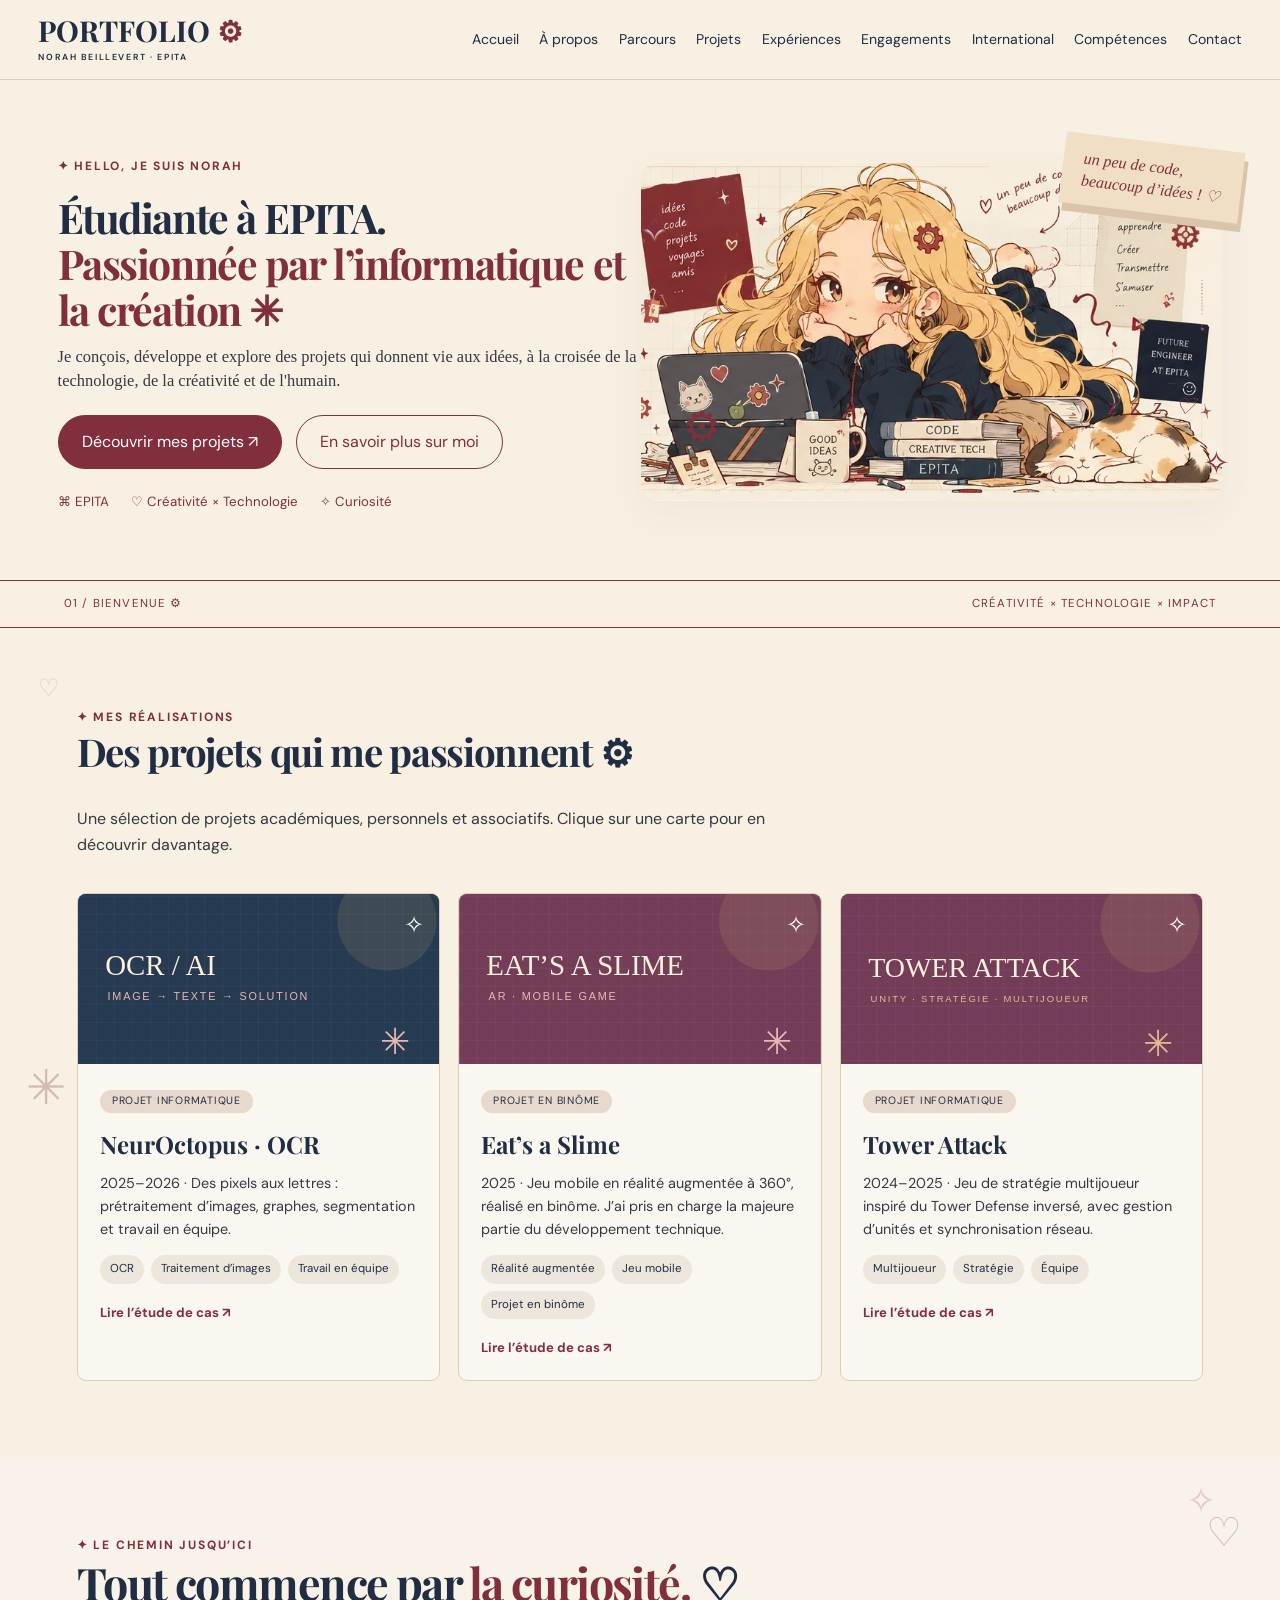
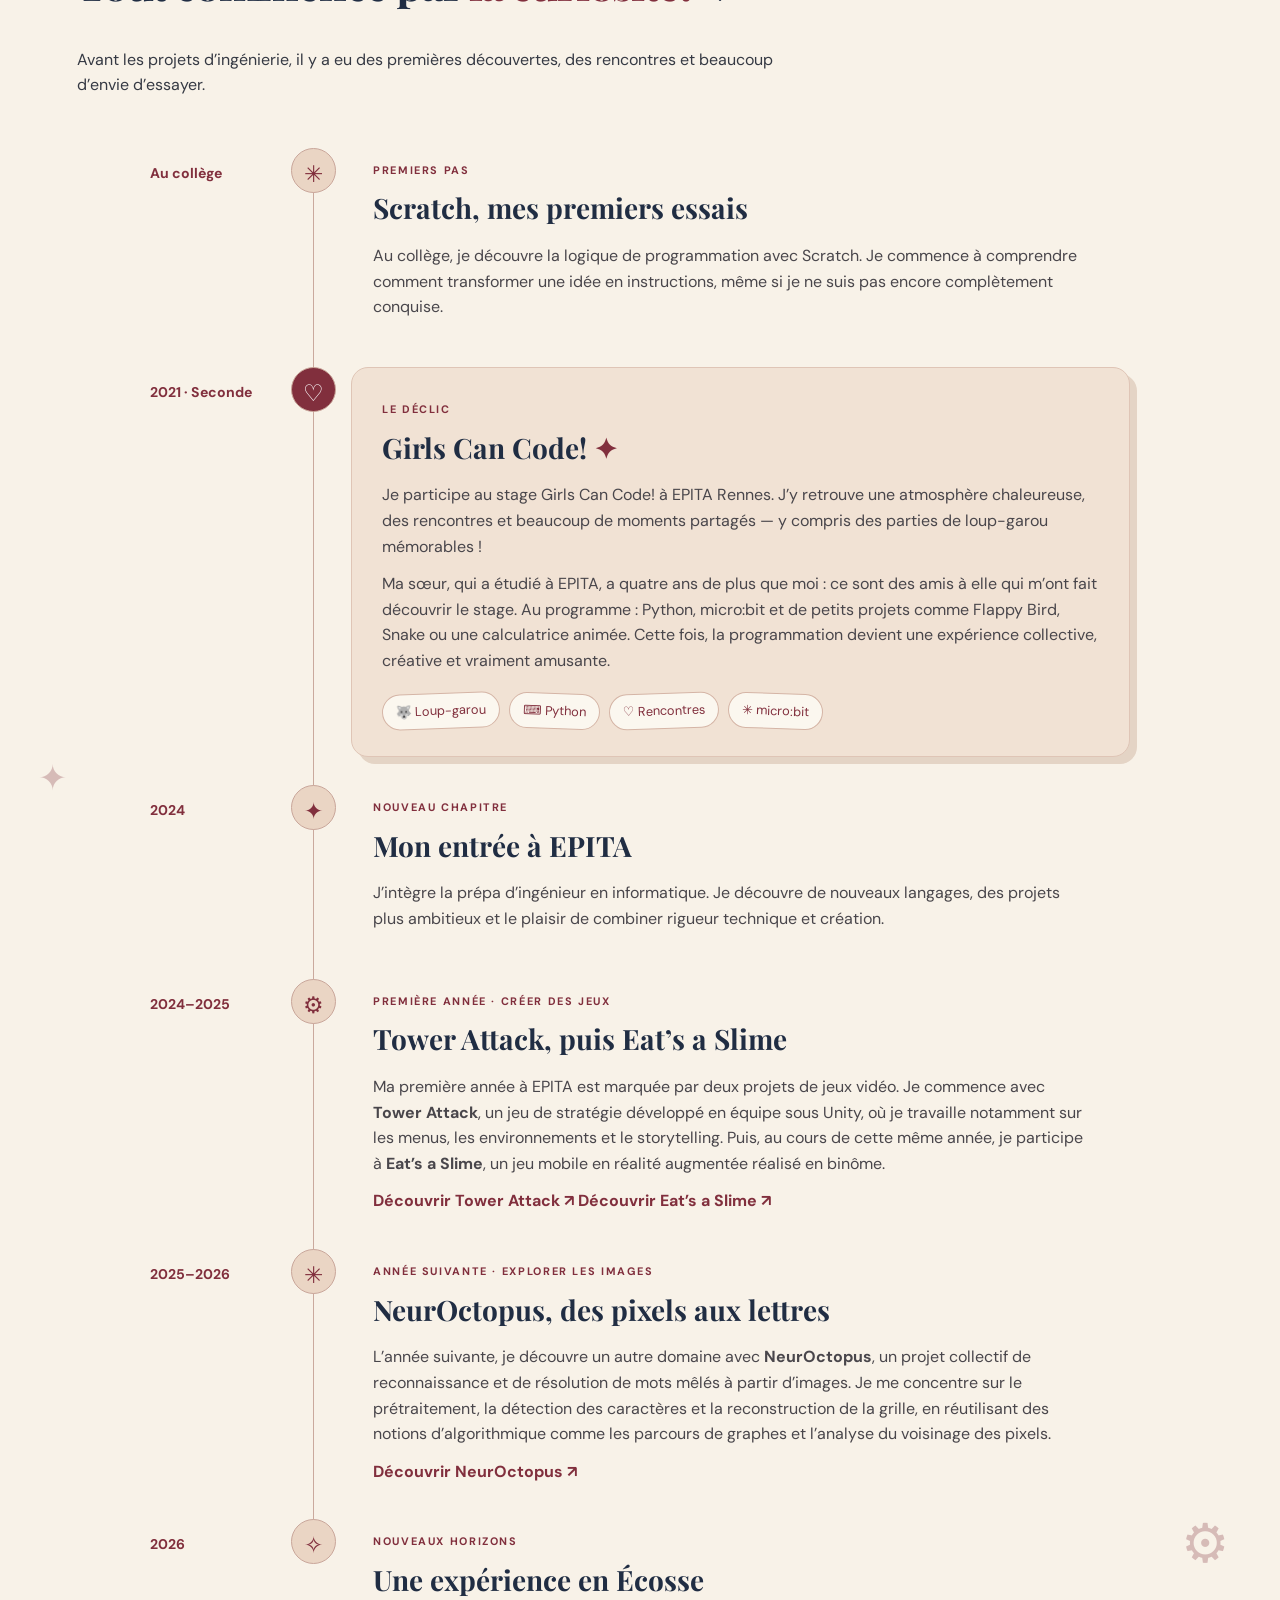
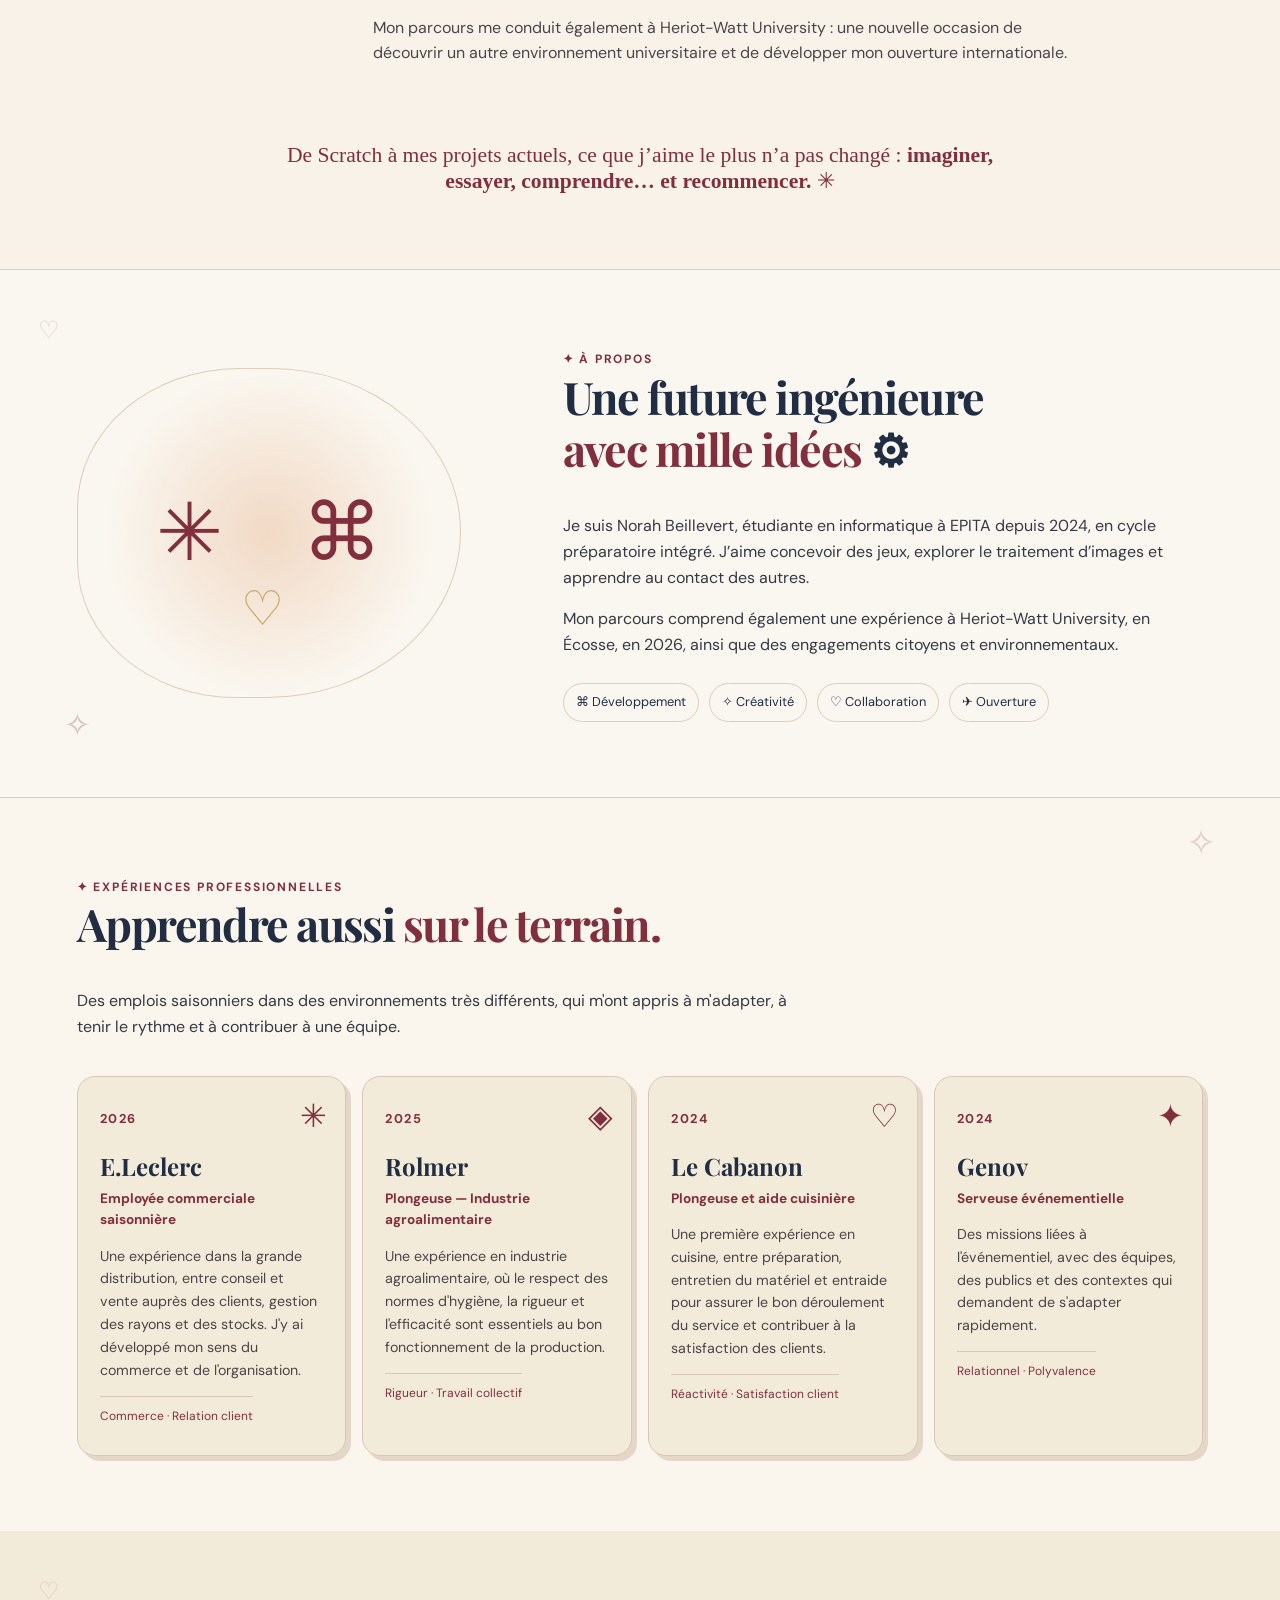
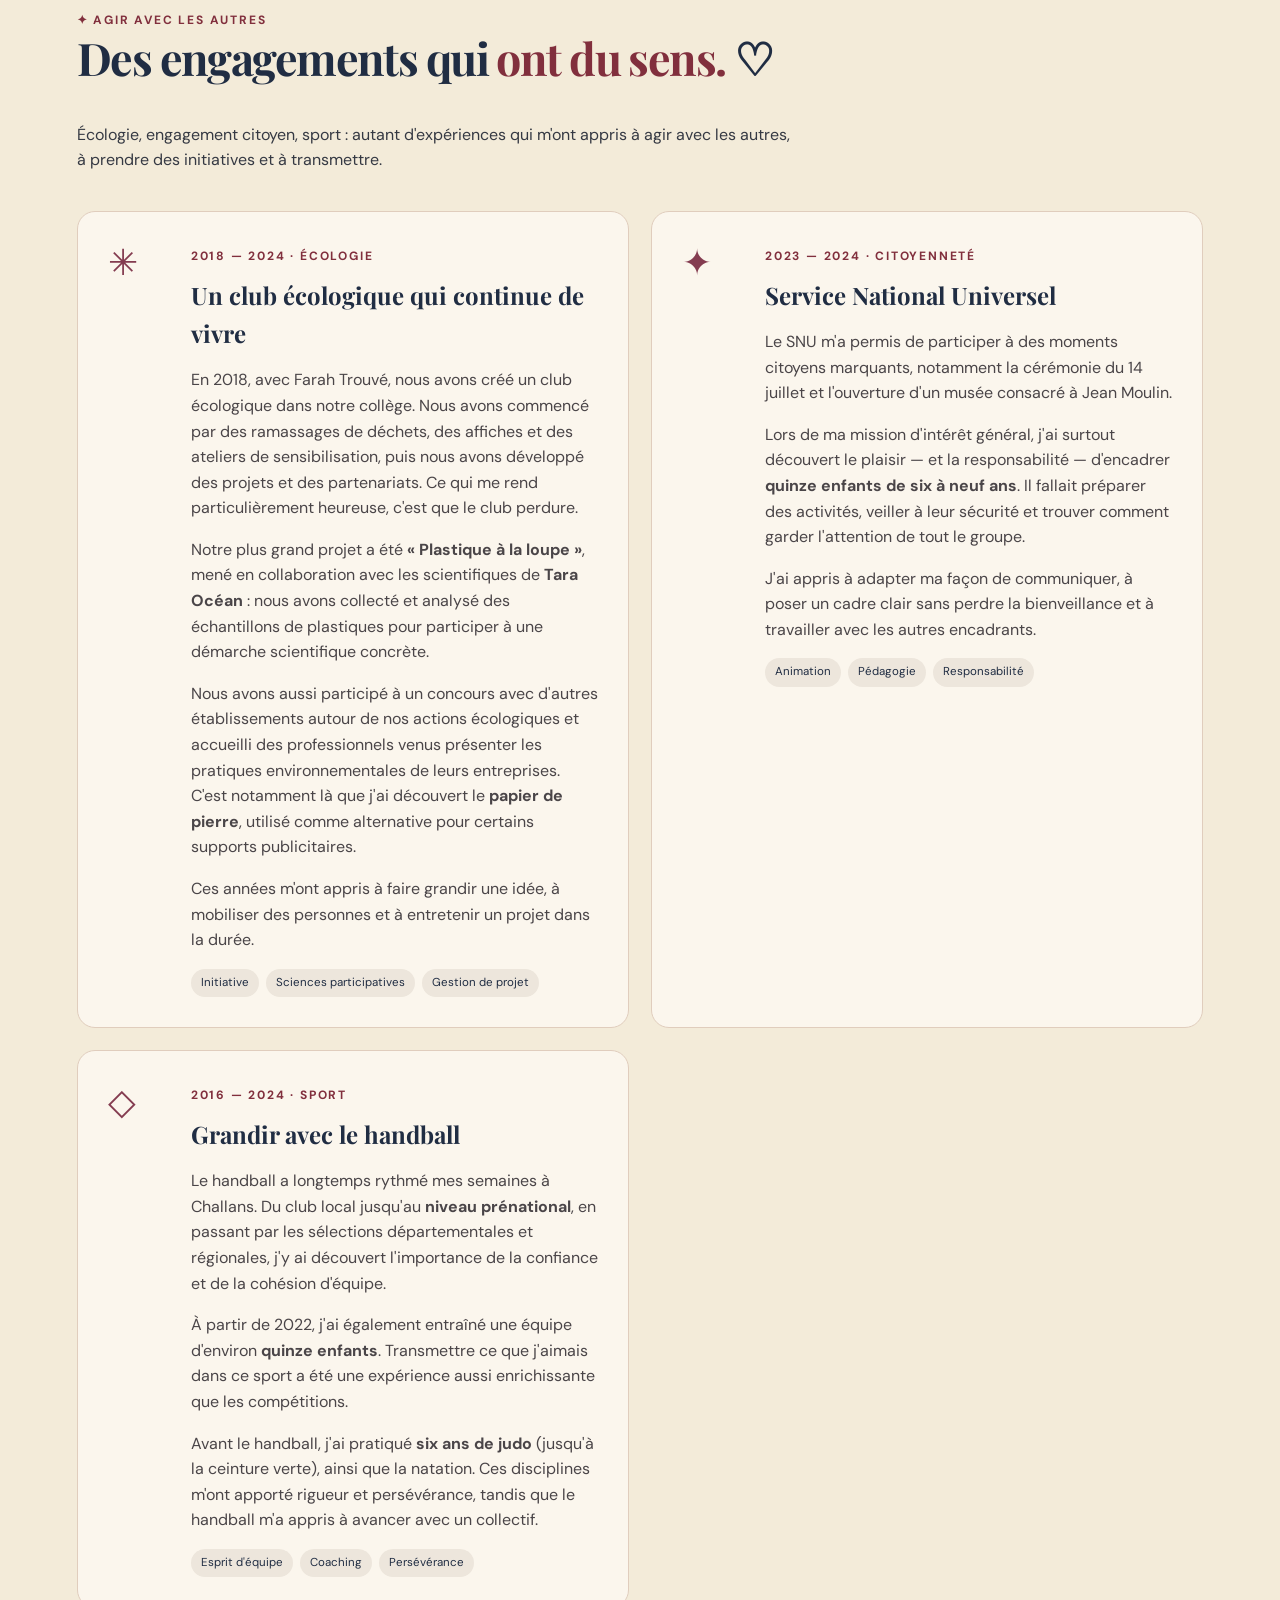
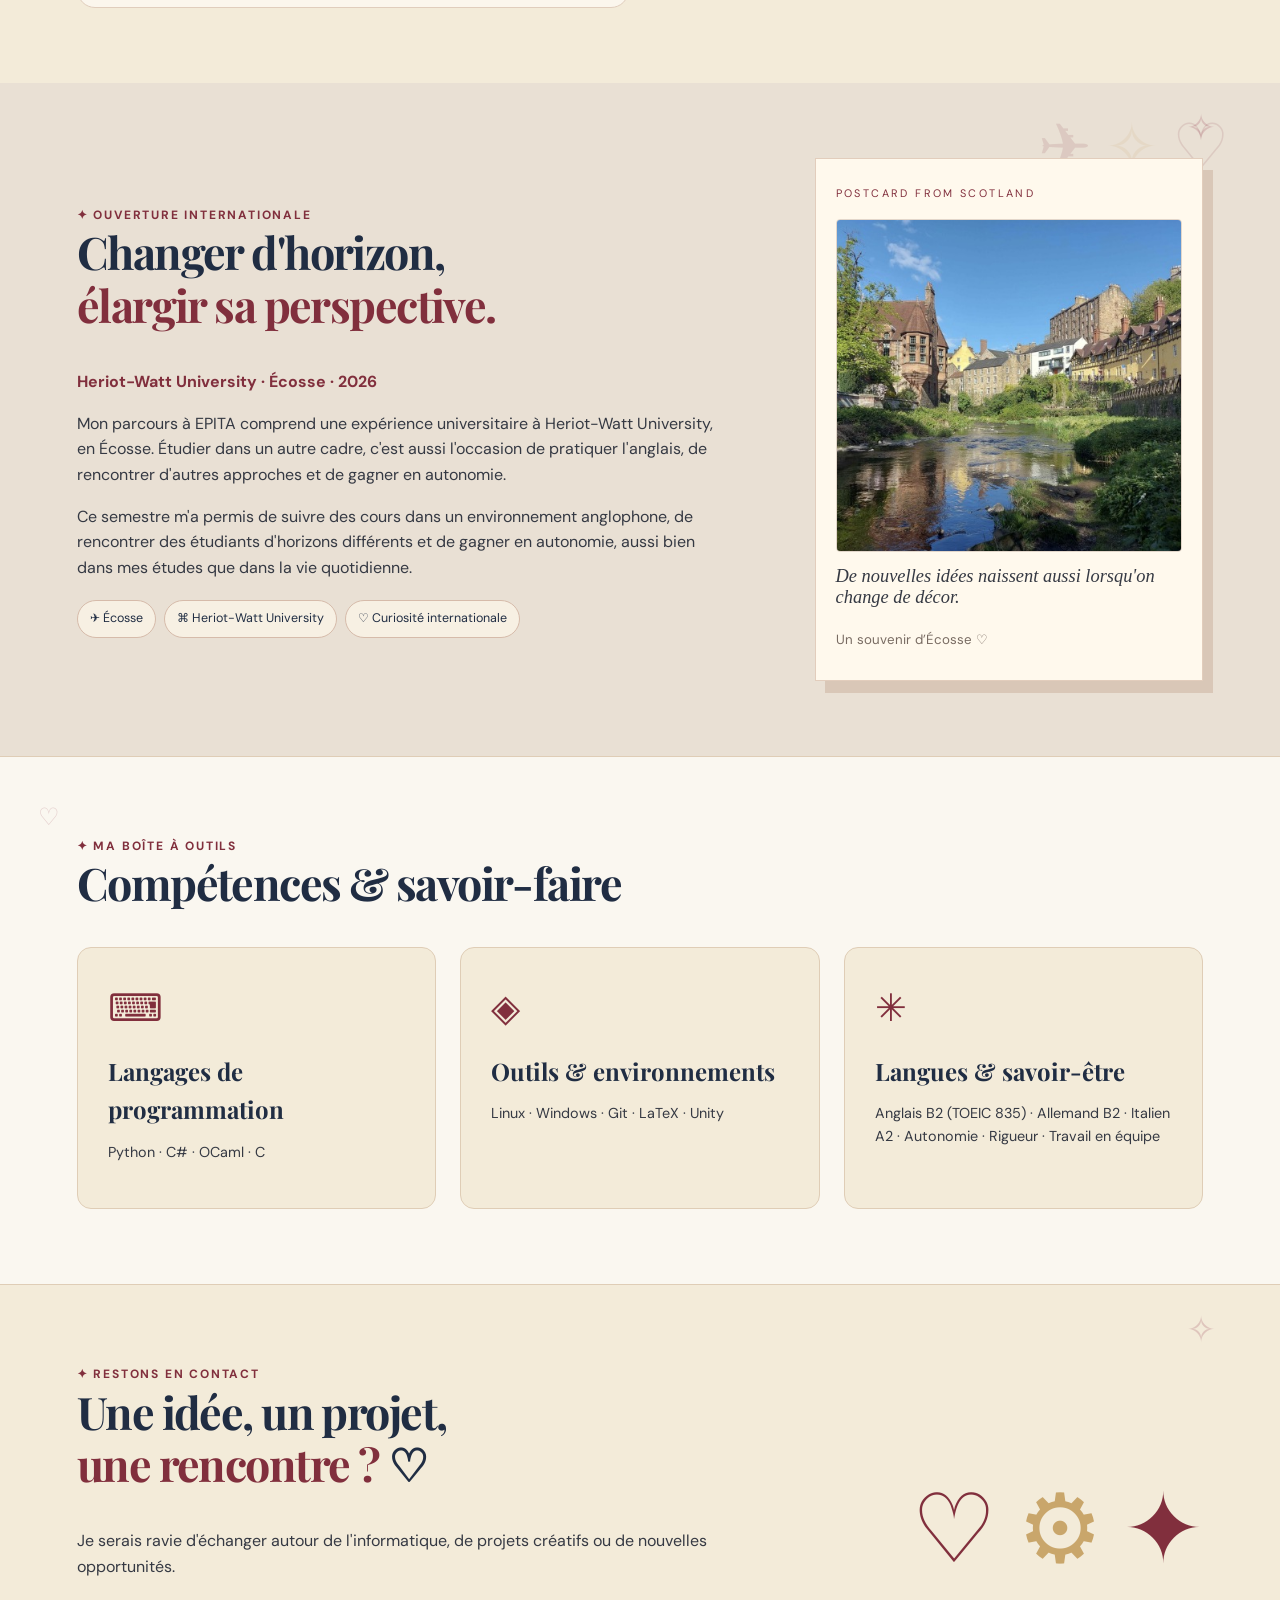
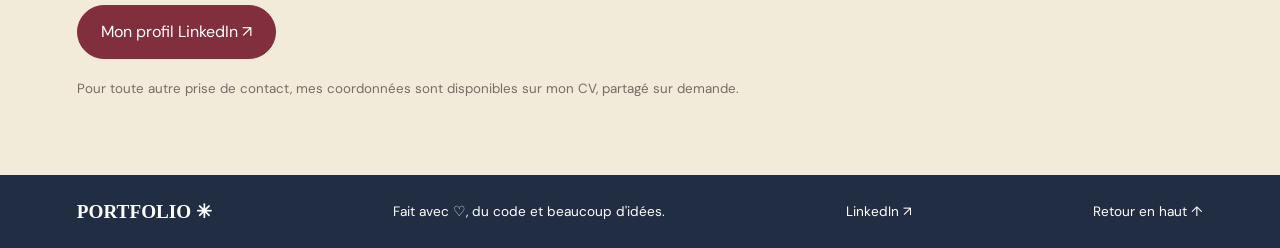
==== commit 99bfdec3: "changement metier" ====
--- a/index.html
+++ b/index.html
@@ -7,9 +7,9 @@
 <section class="section projects" id="projets"><div class="section-head reveal"><div><span class="eyebrow">✦ MES RÉALISATIONS</span><h2>Des projets qui me passionnent <span class="gear">⚙</span></h2><p>Une sélection de projets académiques, personnels et associatifs. Clique sur une carte pour en découvrir davantage.</p></div></div><div class="project-grid"><article class="project-card reveal" data-project="ocr" role="link" tabindex="0"><div class="project-visual visual-tower"><img alt="Illustration de jeu fantastique" loading="lazy" src="assets/ocr-visual.svg"/></div><div class="card-body"><span class="pill">PROJET INFORMATIQUE</span><h3>NeurOctopus · OCR</h3><p>2025–2026 · Des pixels aux lettres : prétraitement d’images, graphes, segmentation et travail en équipe.</p><div class="tags"><span>OCR</span><span>Traitement d’images</span><span>Travail en équipe</span></div><a class="more" href="projet-ocr.html">Lire l’étude de cas ↗</a></div></article><article class="project-card reveal" data-project="slime" role="link" tabindex="0"><div class="project-visual visual-portfolio"><img alt="Exemple de mise en page créative du portfolio" loading="lazy" src="assets/slime-visual.svg"/></div><div class="card-body"><span class="pill">PROJET EN BINÔME</span><h3>Eat’s a Slime</h3><p>2025 · Jeu mobile en réalité augmentée à 360°, réalisé en binôme. J’ai pris en charge la majeure partie du développement technique.</p><div class="tags"><span>Réalité augmentée</span><span>Jeu mobile</span><span>Projet en binôme</span></div><a class="more" href="projet-slime.html">Lire l’étude de cas ↗</a></div></article><article class="project-card reveal" data-project="tower" role="link" tabindex="0"><div class="project-visual visual-events"><img alt="Bannière graphique Tower Attack, dans le même style que les autres projets" loading="lazy" src="assets/tower-visual.svg"/></div><div class="card-body"><span class="pill">PROJET INFORMATIQUE</span><h3>Tower Attack</h3><p>2024–2025 · Jeu de stratégie multijoueur inspiré du Tower Defense inversé, avec gestion d’unités et synchronisation réseau.</p><div class="tags"><span>Multijoueur</span><span>Stratégie</span><span>Équipe</span></div><a class="more" href="projet-tower.html">Lire l’étude de cas ↗</a></div></article></div></section>
 <section class="section journey" id="parcours"><div class="journey-intro reveal"><span class="eyebrow">✦ LE CHEMIN JUSQU’ICI</span><h2>Tout commence par <em>la curiosité.</em> ♡</h2><p>Avant les projets d’ingénierie, il y a eu des premières découvertes, des rencontres et beaucoup d’envie d’essayer.</p></div><div class="journey-track"><article class="journey-step reveal"><div class="journey-year">Au collège</div><div class="journey-dot">✳</div><div class="journey-story"><span class="journey-tag">PREMIERS PAS</span><h3>Scratch, mes premiers essais</h3><p>Au collège, je découvre la logique de programmation avec Scratch. Je commence à comprendre comment transformer une idée en instructions, même si je ne suis pas encore complètement conquise.</p></div></article><article class="journey-step journey-highlight reveal"><div class="journey-year">2021 · Seconde</div><div class="journey-dot">♡</div><div class="journey-story"><span class="journey-tag">LE DÉCLIC</span><h3>Girls Can Code! <span class="mini-star">✦</span></h3><p>Je participe au stage Girls Can Code! à EPITA Rennes. J’y retrouve une atmosphère chaleureuse, des rencontres et beaucoup de moments partagés — y compris des parties de loup-garou mémorables !</p><p>Ma sœur, qui a étudié à EPITA, a quatre ans de plus que moi : ce sont des amis à elle qui m’ont fait découvrir le stage. Au programme : Python, micro:bit et de petits projets comme Flappy Bird, Snake ou une calculatrice animée. Cette fois, la programmation devient une expérience collective, créative et vraiment amusante.</p><div class="memory-stickers"><span>🐺 Loup-garou</span><span>⌨ Python</span><span>♡ Rencontres</span><span>✳ micro:bit</span></div></div></article><article class="journey-step reveal"><div class="journey-year">2024</div><div class="journey-dot">✦</div><div class="journey-story"><span class="journey-tag">NOUVEAU CHAPITRE</span><h3>Mon entrée à EPITA</h3><p>J’intègre la prépa d’ingénieur en informatique. Je découvre de nouveaux langages, des projets plus ambitieux et le plaisir de combiner rigueur technique et création.</p></div></article><article class="journey-step reveal"><div class="journey-year">2024–2025</div><div class="journey-dot">⚙</div><div class="journey-story"><span class="journey-tag">PREMIÈRE ANNÉE · CRÉER DES JEUX</span><h3>Tower Attack, puis Eat’s a Slime</h3><p>Ma première année à EPITA est marquée par deux projets de jeux vidéo. Je commence avec <strong>Tower Attack</strong>, un jeu de stratégie développé en équipe sous Unity, où je travaille notamment sur les menus, les environnements et le storytelling. Puis, au cours de cette même année, je participe à <strong>Eat’s a Slime</strong>, un jeu mobile en réalité augmentée réalisé en binôme.</p><a class="text-link" href="projet-tower.html">Découvrir Tower Attack ↗</a> <a class="text-link" href="projet-slime.html">Découvrir Eat’s a Slime ↗</a></div></article><article class="journey-step reveal"><div class="journey-year">2025–2026</div><div class="journey-dot">✳</div><div class="journey-story"><span class="journey-tag">ANNÉE SUIVANTE · EXPLORER LES IMAGES</span><h3>NeurOctopus, des pixels aux lettres</h3><p>L’année suivante, je découvre un autre domaine avec <strong>NeurOctopus</strong>, un projet collectif de reconnaissance et de résolution de mots mêlés à partir d’images. Je me concentre sur le prétraitement, la détection des caractères et la reconstruction de la grille, en réutilisant des notions d’algorithmique comme les parcours de graphes et l’analyse du voisinage des pixels.</p><a class="text-link" href="projet-ocr.html">Découvrir NeurOctopus ↗</a></div></article><article class="journey-step reveal"><div class="journey-year">2026</div><div class="journey-dot">✧</div><div class="journey-story"><span class="journey-tag">NOUVEAUX HORIZONS</span><h3>Une expérience en Écosse</h3><p>Mon parcours me conduit également à Heriot-Watt University : une nouvelle occasion de découvrir un autre environnement universitaire et de développer mon ouverture internationale.</p></div></article></div><p class="journey-outro reveal">De Scratch à mes projets actuels, ce que j’aime le plus n’a pas changé : <strong>imaginer, essayer, comprendre… et recommencer.</strong> ✳</p></section><section class="section about" id="apropos"><div class="about-ornament reveal">✳<span>♡</span>⌘</div><div class="reveal"><span class="eyebrow">✦ À PROPOS</span><h2>Une future ingénieure<br/><em>avec mille idées</em> <span class="gear">⚙</span></h2><p>Je suis Norah Beillevert, étudiante en informatique à EPITA depuis 2024, en cycle préparatoire intégré. J’aime concevoir des jeux, explorer le traitement d’images et apprendre au contact des autres.</p><p>Mon parcours comprend également une expérience à Heriot-Watt University, en Écosse, en 2026, ainsi que des engagements citoyens et environnementaux.</p><div class="about-chips"><span>⌘ Développement</span><span>✧ Créativité</span><span>♡ Collaboration</span><span>✈ Ouverture</span></div></div></section>
 <section class="section experience" id="experiences"><div class="reveal"><span class="eyebrow">✦ EXPÉRIENCES PROFESSIONNELLES</span><h2>Apprendre aussi <em>sur le terrain.</em></h2><p>Des emplois saisonniers dans des environnements très différents, qui m'ont appris à m'adapter, à tenir le rythme et à contribuer à une équipe.</p></div><div class="experience-grid">
-<article class="experience-card reveal"><span class="exp-year">2026</span><span class="exp-icon">✳</span><h3>E.Leclerc</h3><p class="exp-role">Employée commerciale saisonnière</p><p>Une expérience dans la grande distribution, au contact des réalités du commerce et de l'organisation quotidienne d'une équipe.</p><span class="exp-tag">Organisation · Adaptabilité</span></article>
-<article class="experience-card reveal"><span class="exp-year">2025</span><span class="exp-icon">◈</span><h3>Rolmer</h3><p class="exp-role">Plongeuse</p><p>Un environnement de restauration où la coordination, la régularité et l'efficacité comptent, notamment lorsque le rythme s'accélère.</p><span class="exp-tag">Rigueur · Travail collectif</span></article>
-<article class="experience-card reveal"><span class="exp-year">2024</span><span class="exp-icon">♡</span><h3>Le Cabanon</h3><p class="exp-role">Aide en cuisine</p><p>Une première expérience du travail en cuisine et de l'entraide indispensable au bon déroulement d'un service.</p><span class="exp-tag">Entraide · Réactivité</span></article>
+<article class="experience-card reveal"><span class="exp-year">2026</span><span class="exp-icon">✳</span><h3>E.Leclerc</h3><p class="exp-role">Employée commerciale saisonnière</p><p>Une expérience dans la grande distribution, entre conseil et vente auprès des clients, gestion des rayons et des stocks. J'y ai développé mon sens du commerce et de l'organisation.</p><span class="exp-tag">Commerce · Relation client</span></article>
+<article class="experience-card reveal"><span class="exp-year">2025</span><span class="exp-icon">◈</span><h3>Rolmer</h3><p class="exp-role">Plongeuse — Industrie agroalimentaire</p><p>Une expérience en industrie agroalimentaire, où le respect des normes d'hygiène, la rigueur et l'efficacité sont essentiels au bon fonctionnement de la production.</p><span class="exp-tag">Rigueur · Travail collectif</span></article>
+<article class="experience-card reveal"><span class="exp-year">2024</span><span class="exp-icon">♡</span><h3>Le Cabanon</h3><p class="exp-role">Plongeuse et aide cuisinière</p><p>Une première expérience en cuisine, entre préparation, entretien du matériel et entraide pour assurer le bon déroulement du service et contribuer à la satisfaction des clients.</p><span class="exp-tag">Réactivité · Satisfaction client</span></article>
 <article class="experience-card reveal"><span class="exp-year">2024</span><span class="exp-icon">✦</span><h3>Genov</h3><p class="exp-role">Serveuse événementielle</p><p>Des missions liées à l'événementiel, avec des équipes, des publics et des contextes qui demandent de s'adapter rapidement.</p><span class="exp-tag">Relationnel · Polyvalence</span></article></div></section>
 <section class="section commitments" id="engagements">
 <div class="reveal"><span class="eyebrow">✦ AGIR AVEC LES AUTRES</span><h2>Des engagements qui <em>ont du sens.</em> ♡</h2><p>Écologie, engagement citoyen, sport : autant d'expériences qui m'ont appris à agir avec les autres, à prendre des initiatives et à transmettre.</p></div>
